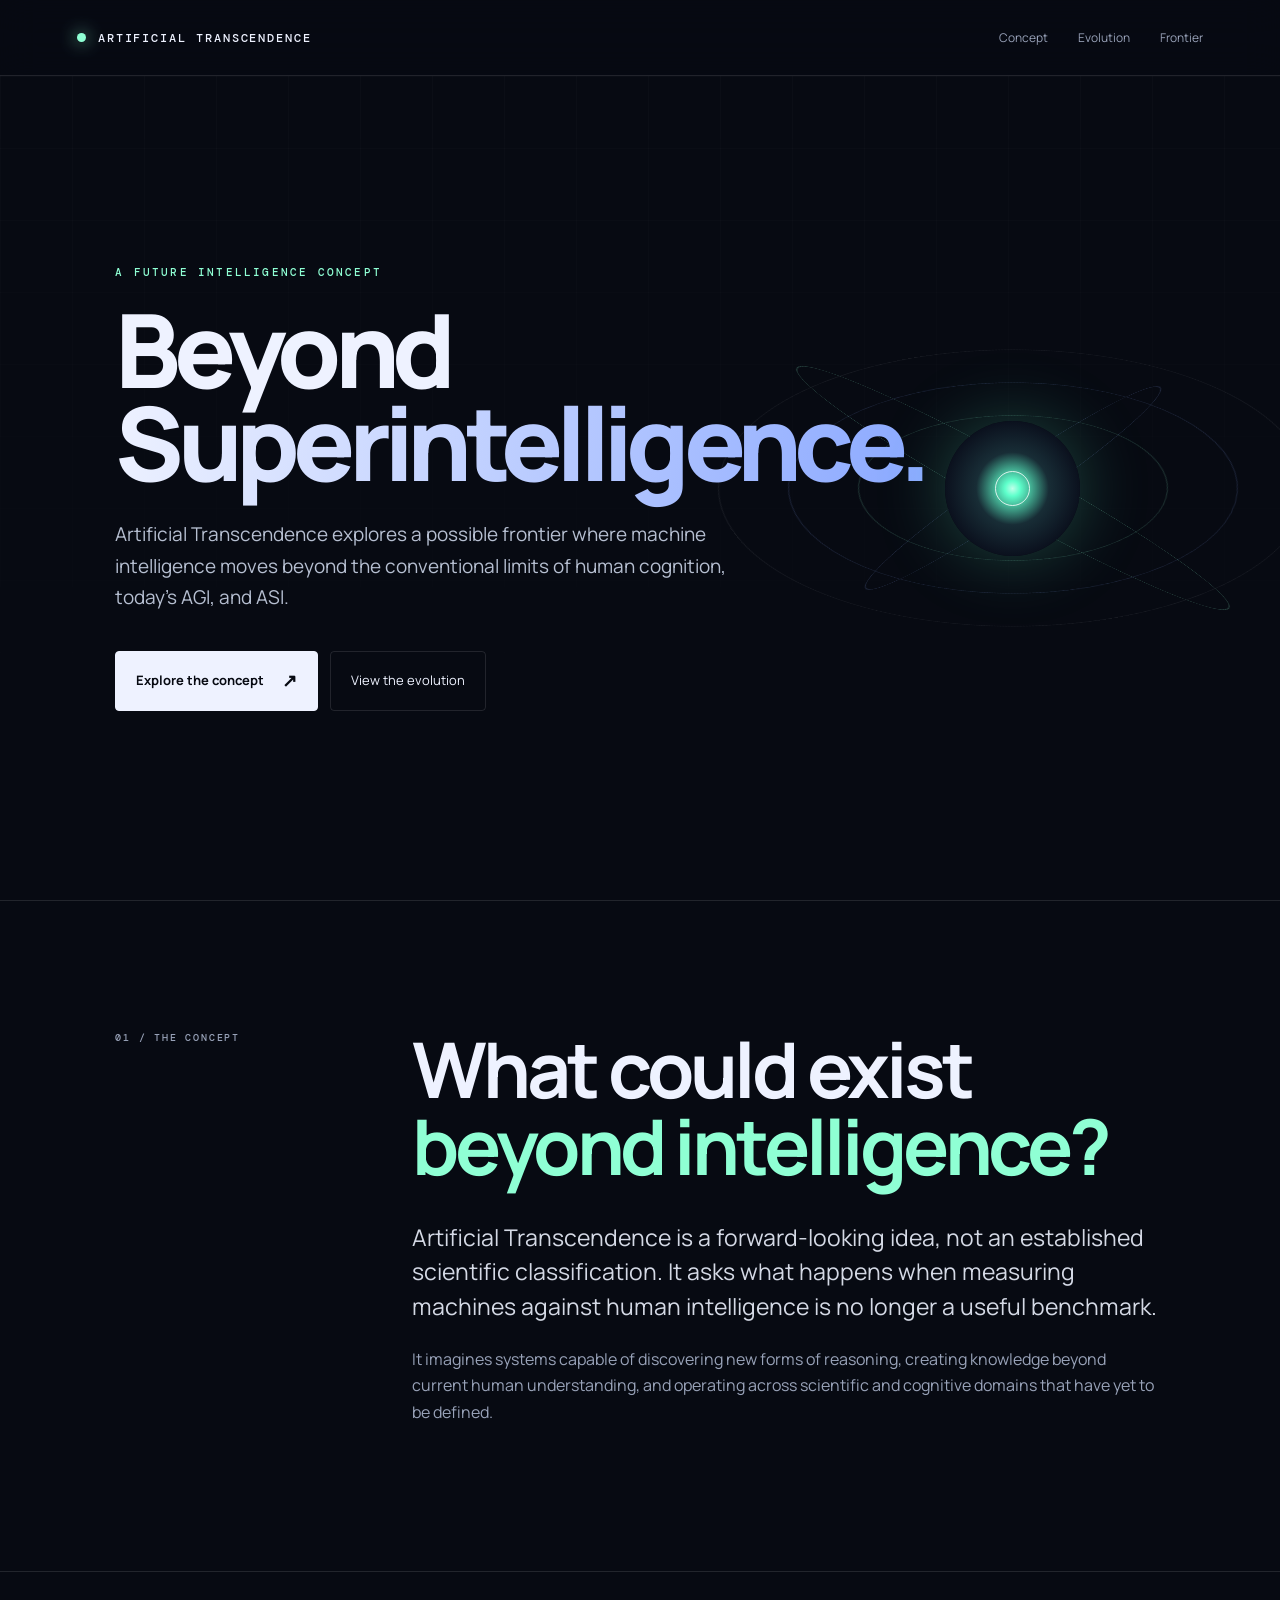
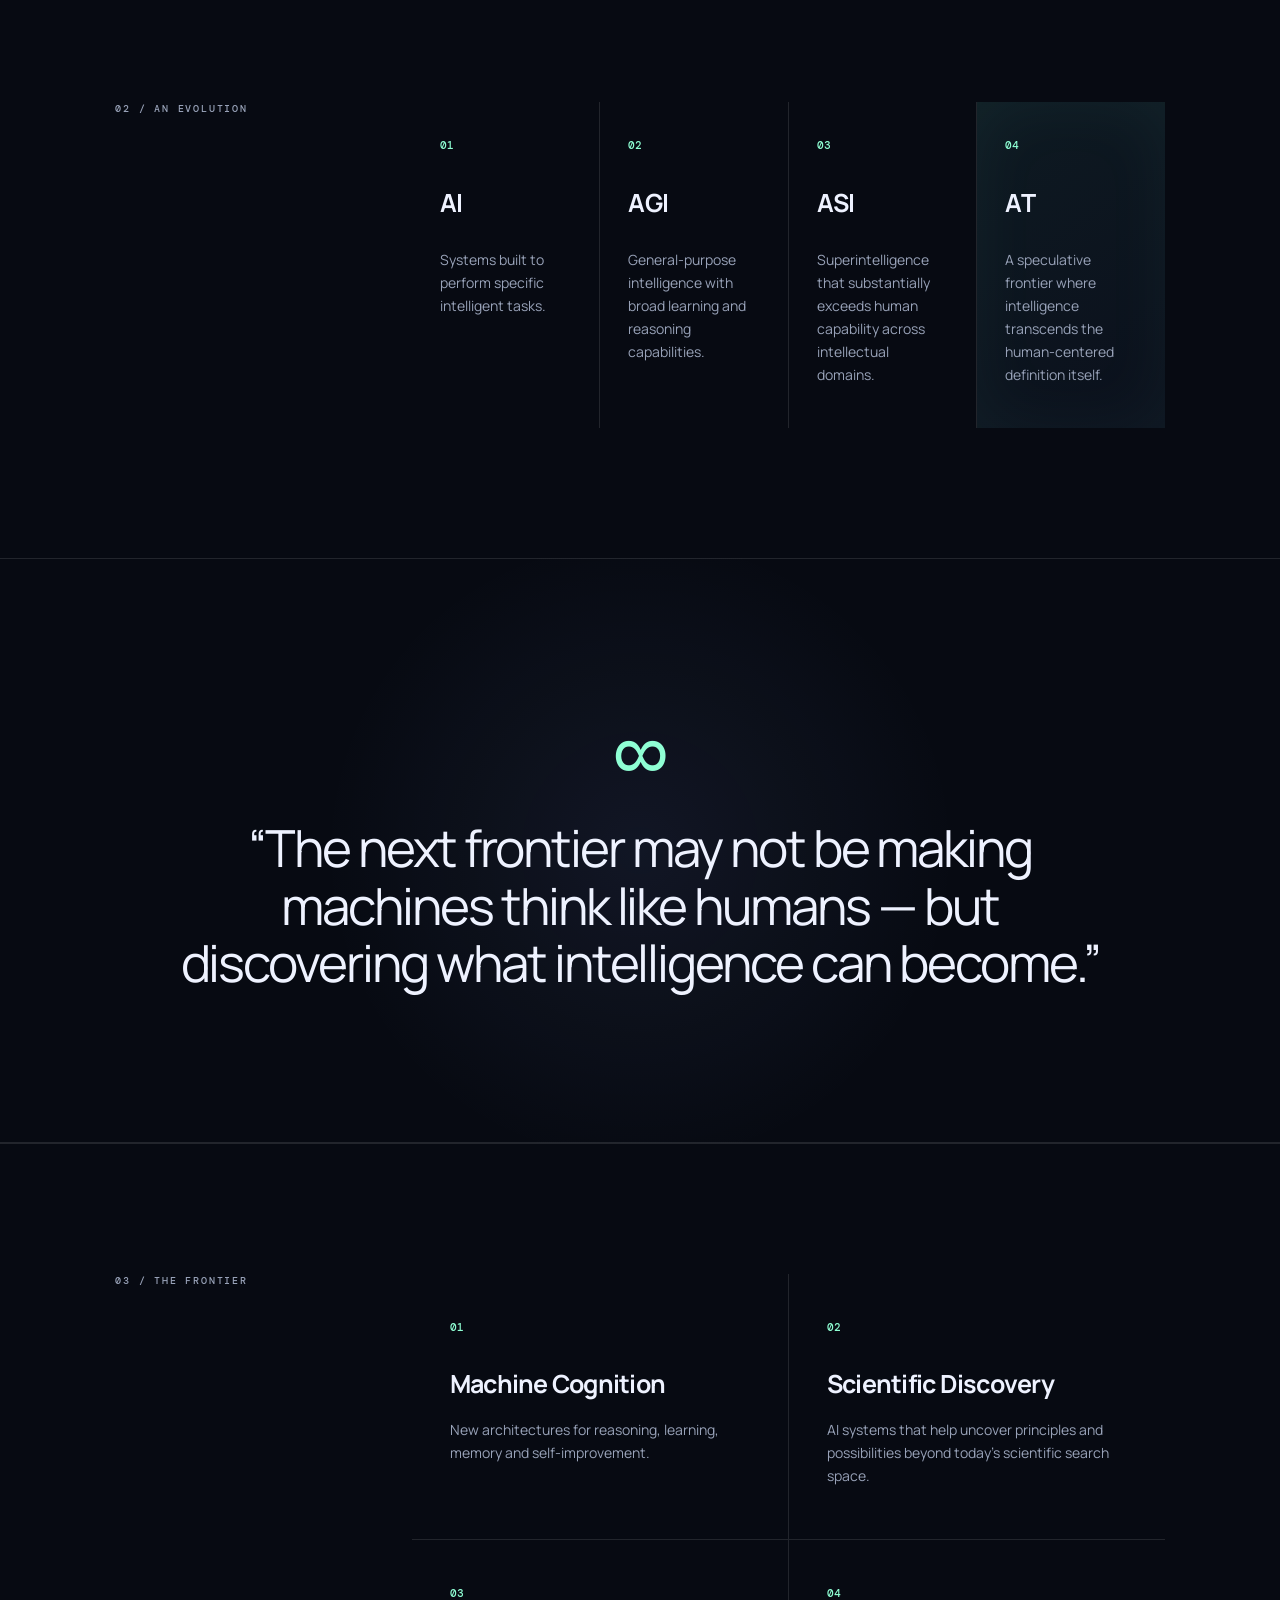
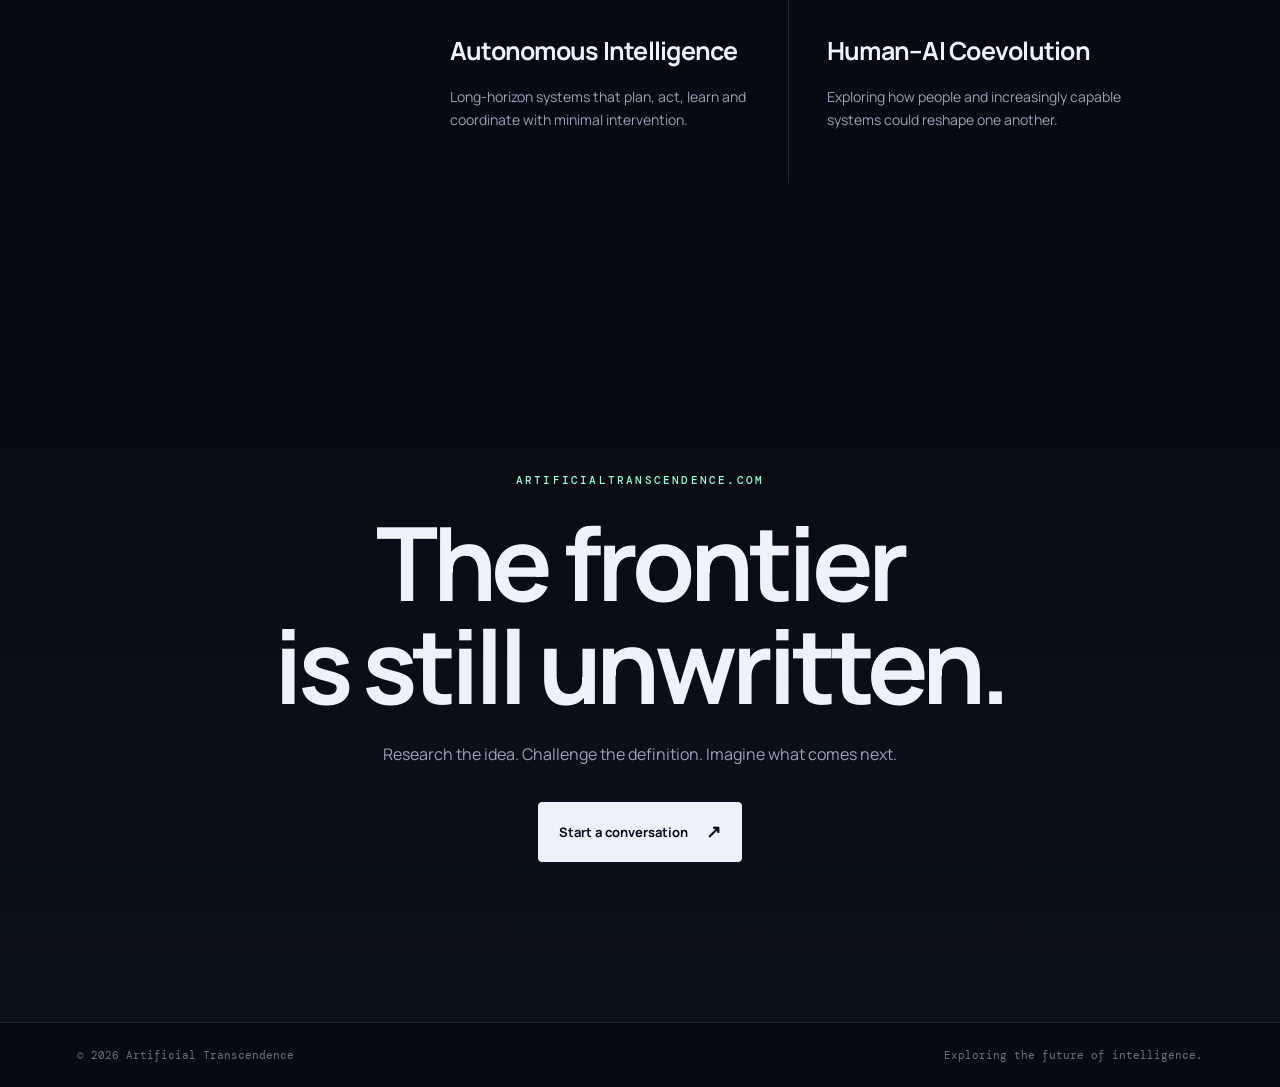
==== index.html @ c881289a "Initial Artificial Transcendence website" ====
<!doctype html>
<html lang="en">
<head>
  <meta charset="utf-8">
  <meta name="viewport" content="width=device-width,initial-scale=1">
  <title>Artificial Transcendence — Beyond the Boundaries of Intelligence</title>
  <meta name="description" content="Artificial Transcendence explores the possible frontier of intelligence beyond today's AGI and ASI concepts.">
  <meta name="keywords" content="Artificial Transcendence, AGI, ASI, superintelligence, future AI, machine intelligence">
  <meta property="og:title" content="Artificial Transcendence">
  <meta property="og:description" content="Exploring intelligence beyond today's definitions of AGI and ASI.">
  <meta property="og:type" content="website">
  <meta name="theme-color" content="#070a12">
  <link rel="icon" href="favicon.svg" type="image/svg+xml">
  <link rel="stylesheet" href="styles.css">
</head>
<body>
<header class="nav">
  <a class="brand" href="#top"><span class="orb"></span>ARTIFICIAL TRANSCENDENCE</a>
  <nav>
    <a href="#concept">Concept</a>
    <a href="#evolution">Evolution</a>
    <a href="#frontier">Frontier</a>
  </nav>
</header>

<main id="top">
<section class="hero">
  <div class="grid"></div>
  <div class="hero-copy">
    <p class="eyebrow">A FUTURE INTELLIGENCE CONCEPT</p>
    <h1>Beyond<br><span>Superintelligence.</span></h1>
    <p class="lead">Artificial Transcendence explores a possible frontier where machine intelligence moves beyond the conventional limits of human cognition, today's AGI, and ASI.</p>
    <div class="actions">
      <a class="button primary" href="#concept">Explore the concept <span>↗</span></a>
      <a class="button ghost" href="#evolution">View the evolution</a>
    </div>
  </div>
  <div class="hero-visual" aria-hidden="true">
    <div class="ring r1"></div><div class="ring r2"></div><div class="ring r3"></div>
    <div class="core"><span></span></div>
    <div class="orbit o1"></div><div class="orbit o2"></div>
  </div>
</section>

<section class="section intro" id="concept">
  <div class="section-label">01 / THE CONCEPT</div>
  <div>
    <h2>What could exist<br><em>beyond intelligence?</em></h2>
    <p class="large">Artificial Transcendence is a forward-looking idea, not an established scientific classification. It asks what happens when measuring machines against human intelligence is no longer a useful benchmark.</p>
    <p>It imagines systems capable of discovering new forms of reasoning, creating knowledge beyond current human understanding, and operating across scientific and cognitive domains that have yet to be defined.</p>
  </div>
</section>

<section class="section evolution" id="evolution">
  <div class="section-label">02 / AN EVOLUTION</div>
  <div class="timeline">
    <article><span>01</span><h3>AI</h3><p>Systems built to perform specific intelligent tasks.</p></article>
    <article><span>02</span><h3>AGI</h3><p>General-purpose intelligence with broad learning and reasoning capabilities.</p></article>
    <article><span>03</span><h3>ASI</h3><p>Superintelligence that substantially exceeds human capability across intellectual domains.</p></article>
    <article class="future"><span>04</span><h3>AT</h3><p>A speculative frontier where intelligence transcends the human-centered definition itself.</p></article>
  </div>
</section>

<section class="statement">
  <div class="statement-mark">∞</div>
  <p>“The next frontier may not be making machines think like humans — but discovering what intelligence can become.”</p>
</section>

<section class="section frontier" id="frontier">
  <div class="section-label">03 / THE FRONTIER</div>
  <div class="cards">
    <article><b>01</b><h3>Machine Cognition</h3><p>New architectures for reasoning, learning, memory and self-improvement.</p></article>
    <article><b>02</b><h3>Scientific Discovery</h3><p>AI systems that help uncover principles and possibilities beyond today's scientific search space.</p></article>
    <article><b>03</b><h3>Autonomous Intelligence</h3><p>Long-horizon systems that plan, act, learn and coordinate with minimal intervention.</p></article>
    <article><b>04</b><h3>Human–AI Coevolution</h3><p>Exploring how people and increasingly capable systems could reshape one another.</p></article>
  </div>
</section>

<section class="cta">
  <p class="eyebrow">ARTIFICIALTRANSCENDENCE.COM</p>
  <h2>The frontier<br>is still unwritten.</h2>
  <p>Research the idea. Challenge the definition. Imagine what comes next.</p>
  <a class="button primary" href="mailto:hello@artificialtranscendence.com">Start a conversation <span>↗</span></a>
</section>
</main>

<footer><span>© 2026 Artificial Transcendence</span><span>Exploring the future of intelligence.</span></footer>
<script>
const io=new IntersectionObserver(es=>es.forEach(e=>{if(e.isIntersecting)e.target.classList.add('show')}),{threshold:.12});
document.querySelectorAll('section,.timeline article,.cards article').forEach(e=>{e.classList.add('reveal');io.observe(e)});
</script>
</body>
</html>
---- styles.css ----
@import url('https://fonts.googleapis.com/css2?family=DM+Mono:wght@400;500&family=Manrope:wght@400;500;600;700;800&display=swap');
:root{--bg:#070a12;--panel:#0d1220;--text:#eef2ff;--muted:#98a2b8;--line:rgba(255,255,255,.11);--accent:#8fffd4;--accent2:#8aa8ff}
*{box-sizing:border-box}html{scroll-behavior:smooth}body{margin:0;background:var(--bg);color:var(--text);font-family:Manrope,Arial,sans-serif;line-height:1.65}a{color:inherit;text-decoration:none}
.nav{height:76px;display:flex;align-items:center;justify-content:space-between;padding:0 6vw;border-bottom:1px solid var(--line);position:sticky;top:0;background:rgba(7,10,18,.78);backdrop-filter:blur(18px);z-index:10}.brand{font:500 12px "DM Mono",monospace;letter-spacing:.16em;display:flex;gap:12px;align-items:center}.orb{width:9px;height:9px;border-radius:50%;background:var(--accent);box-shadow:0 0 18px var(--accent)}nav{display:flex;gap:30px;font-size:12px;color:var(--muted)}nav a:hover{color:var(--text)}
.hero{min-height:calc(100vh - 76px);display:grid;grid-template-columns:1.05fr .95fr;align-items:center;padding:8vh 9vw;position:relative;overflow:hidden}.grid{position:absolute;inset:0;background-image:linear-gradient(var(--line) 1px,transparent 1px),linear-gradient(90deg,var(--line) 1px,transparent 1px);background-size:72px 72px;mask-image:linear-gradient(to bottom,rgba(0,0,0,.65),transparent 82%);opacity:.25}.hero-copy{position:relative;z-index:2;max-width:760px}.eyebrow{font:500 11px "DM Mono",monospace;letter-spacing:.2em;color:var(--accent);margin:0 0 24px}h1{font-size:clamp(62px,8vw,122px);line-height:.91;letter-spacing:-.065em;margin:0 0 30px;font-weight:800}h1 span{background:linear-gradient(100deg,var(--text),var(--accent2));-webkit-background-clip:text;background-clip:text;color:transparent}.lead{font-size:19px;color:#b6bfd1;max-width:650px}.actions{display:flex;gap:12px;margin-top:38px}.button{display:inline-flex;align-items:center;gap:18px;padding:14px 20px;border:1px solid var(--line);font-size:13px;border-radius:4px}.button.primary{background:var(--text);color:#070a12;border-color:var(--text);font-weight:700}.button.ghost:hover{border-color:var(--accent);color:var(--accent)}.button span{font-size:18px}
.hero-visual{height:600px;position:relative;display:grid;place-items:center}.ring,.orbit{position:absolute;border:1px solid rgba(143,255,212,.18);border-radius:50%;transform:rotateX(62deg) rotateZ(-20deg)}.r1{width:310px;height:310px}.r2{width:450px;height:450px;border-color:rgba(138,168,255,.16)}.r3{width:590px;height:590px;border-color:rgba(255,255,255,.07)}.core{width:135px;height:135px;border-radius:50%;background:radial-gradient(circle,#bfffea 0,#5effcb 8%,#182d36 38%,#0b111e 70%);box-shadow:0 0 70px rgba(95,255,203,.25);display:grid;place-items:center;z-index:2}.core span{width:35px;height:35px;border:1px solid white;border-radius:50%;opacity:.8}.orbit{width:500px;height:160px;border-color:rgba(143,255,212,.25)}.o1{transform:rotateX(70deg) rotateY(25deg) rotateZ(18deg)}.o2{width:390px;height:120px;transform:rotateX(70deg) rotateY(-25deg) rotateZ(-35deg);border-color:rgba(138,168,255,.2)}
.section{padding:130px 9vw;display:grid;grid-template-columns:220px 1fr;gap:6vw;border-top:1px solid var(--line)}.section-label{font:500 10px "DM Mono",monospace;letter-spacing:.18em;color:var(--muted)}h2{font-size:clamp(42px,6vw,82px);line-height:1;letter-spacing:-.05em;margin:0 0 35px}h2 em{font-style:normal;color:var(--accent)}.large{font-size:23px;line-height:1.5;max-width:900px;color:#d4d9e5}.section p:not(.large){color:var(--muted);max-width:780px}
.timeline{display:grid;grid-template-columns:repeat(4,1fr);gap:1px;background:var(--line)}.timeline article{background:var(--bg);padding:28px;min-height:280px}.timeline span,.cards b{font:500 11px "DM Mono",monospace;color:var(--accent)}h3{font-size:25px;letter-spacing:-.03em}.timeline p,.cards p{color:var(--muted);font-size:14px}.timeline .future{background:linear-gradient(145deg,#0e1a22,#0b101c);box-shadow:inset 0 0 70px rgba(143,255,212,.05)}
.statement{padding:150px 12vw;border-top:1px solid var(--line);border-bottom:1px solid var(--line);text-align:center;background:radial-gradient(circle at center,rgba(138,168,255,.08),transparent 45%)}.statement-mark{font-size:80px;color:var(--accent);line-height:1;margin-bottom:30px}.statement p{font-size:clamp(28px,4vw,55px);line-height:1.12;letter-spacing:-.04em;max-width:1100px;margin:auto}
.cards{display:grid;grid-template-columns:1fr 1fr;gap:1px;background:var(--line)}.cards article{background:var(--bg);padding:38px;min-height:230px}.cards h3{margin-bottom:8px}.cta{text-align:center;padding:160px 8vw;background:linear-gradient(180deg,var(--bg),#0b111d)}.cta h2{font-size:clamp(55px,8vw,110px);margin-bottom:25px}.cta>p:not(.eyebrow){color:var(--muted);margin:0 auto 35px}.cta .button{margin:auto}
footer{border-top:1px solid var(--line);padding:25px 6vw;display:flex;justify-content:space-between;color:#697386;font:11px "DM Mono",monospace}
.reveal{opacity:0;transform:translateY(22px);transition:opacity .8s ease,transform .8s ease}.reveal.show{opacity:1;transform:none}
@media(max-width:850px){nav{display:none}.hero{grid-template-columns:1fr;padding:90px 7vw}.hero-visual{height:350px;order:-1;opacity:.55}.r1{width:210px;height:210px}.r2{width:300px;height:300px}.r3{width:390px;height:390px}.section{grid-template-columns:1fr;padding:90px 7vw;gap:35px}.timeline{grid-template-columns:1fr 1fr}.cards{grid-template-columns:1fr}.statement{padding:100px 7vw}.actions{flex-wrap:wrap}footer{gap:12px;flex-direction:column}}
@media(max-width:500px){h1{font-size:58px}.timeline{grid-template-columns:1fr}.hero-visual{height:280px}}
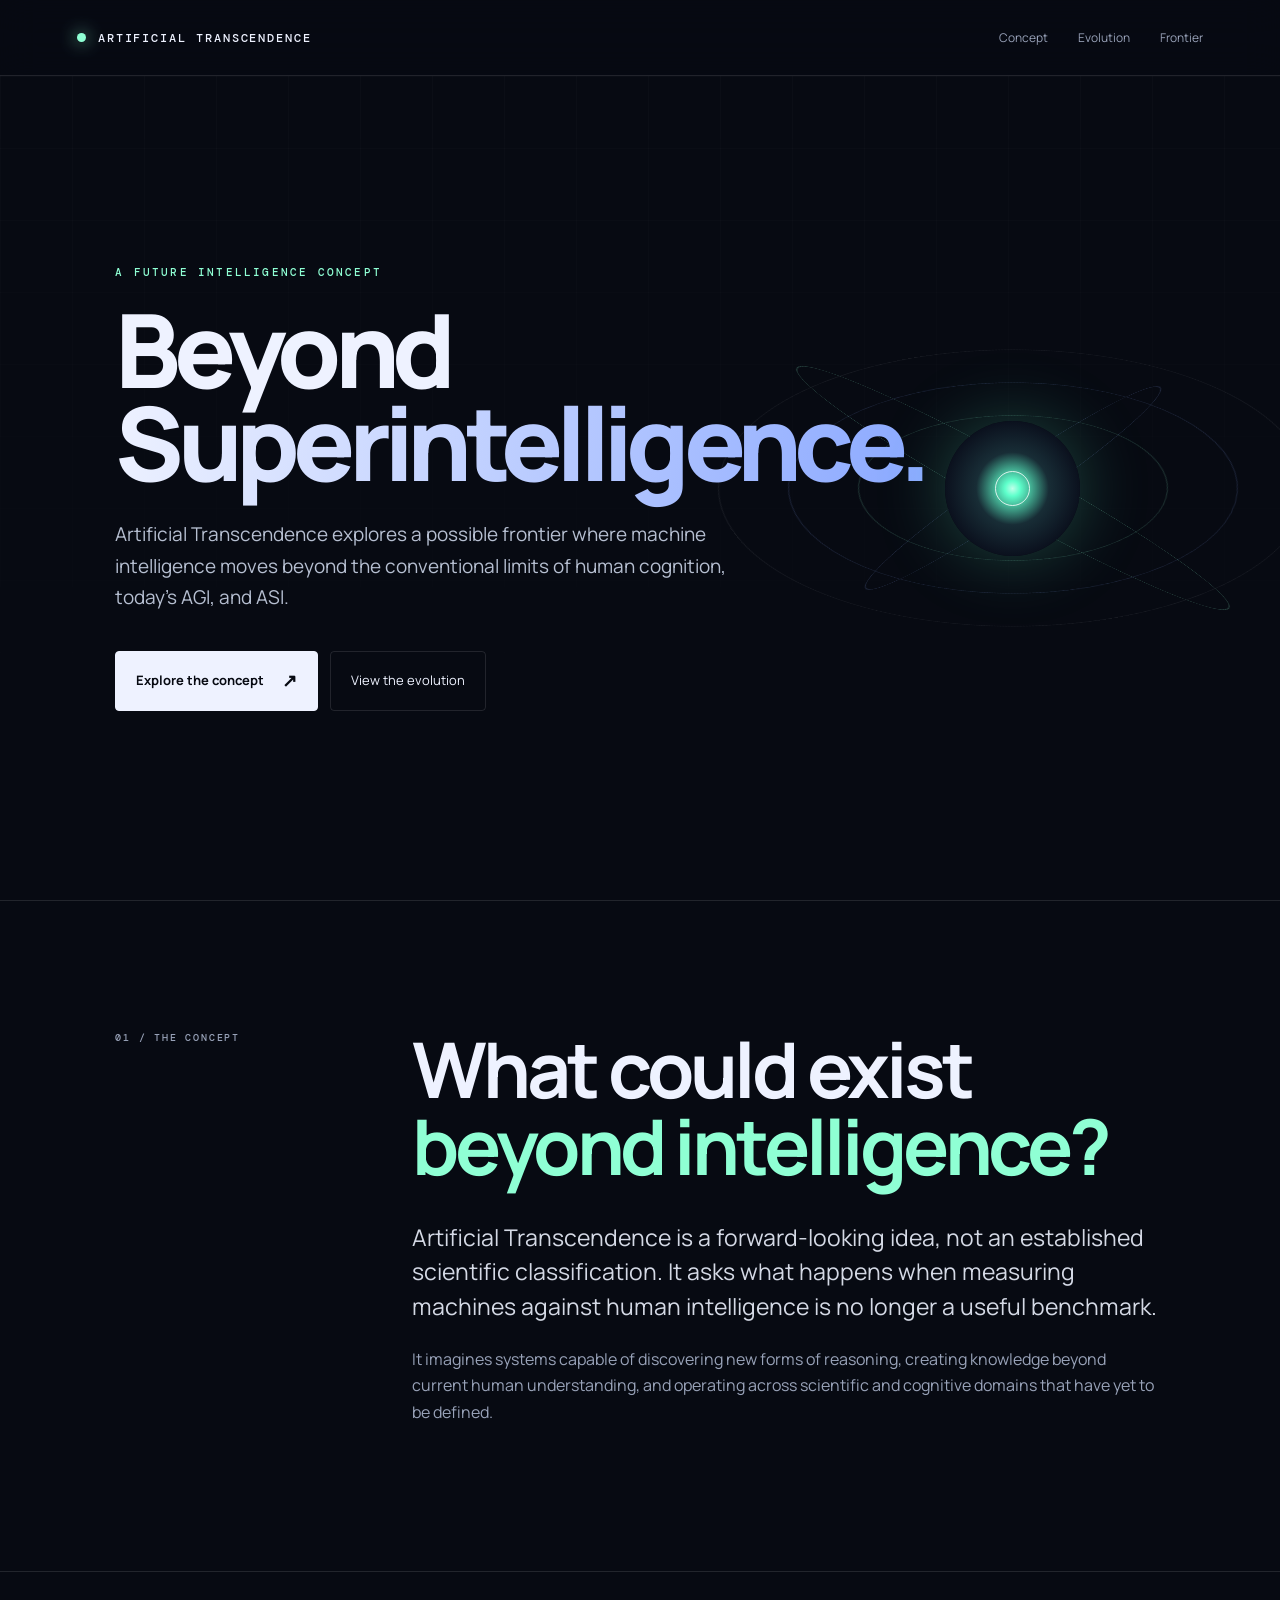
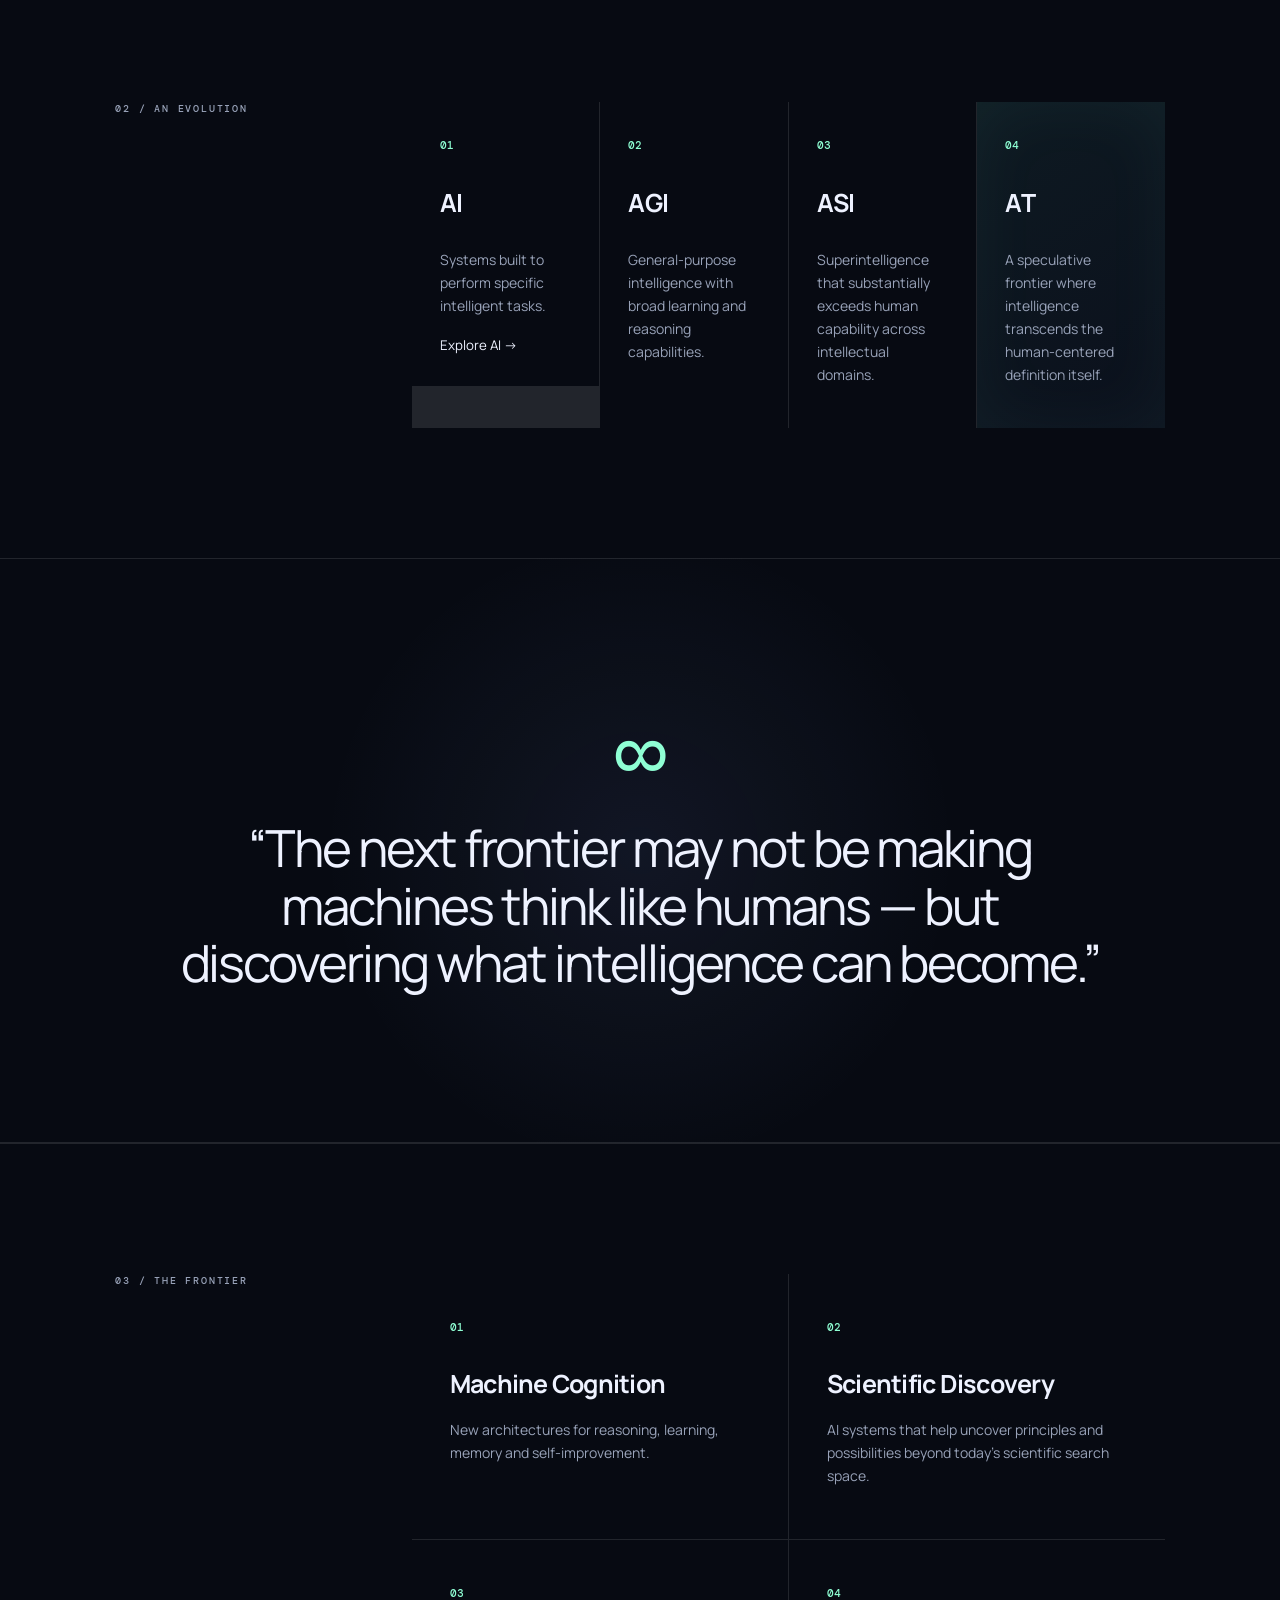
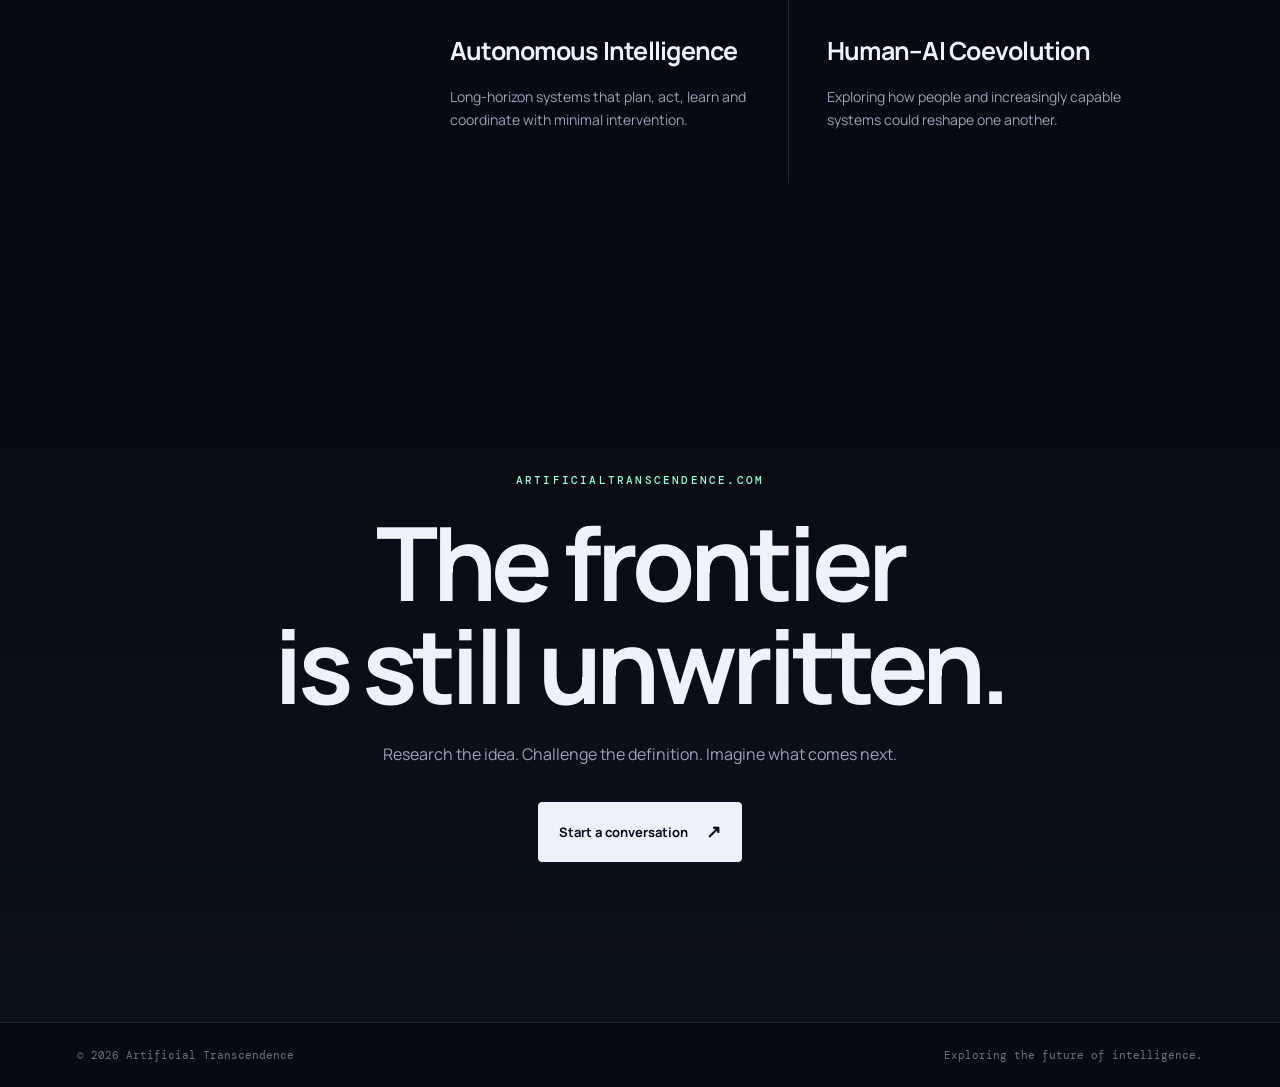
==== commit 9cad5b66: "Update index.html" ====
--- a/index.html
+++ b/index.html
@@ -6,6 +6,7 @@
   <title>Artificial Transcendence — Beyond the Boundaries of Intelligence</title>
   <meta name="description" content="Artificial Transcendence explores the possible frontier of intelligence beyond today's AGI and ASI concepts.">
   <meta name="keywords" content="Artificial Transcendence, AGI, ASI, superintelligence, future AI, machine intelligence">
+  <link rel="canonical" href="https://artificialtranscendence.com/">
   <meta property="og:title" content="Artificial Transcendence">
   <meta property="og:description" content="Exploring intelligence beyond today's definitions of AGI and ASI.">
   <meta property="og:type" content="website">
@@ -54,7 +55,16 @@
 <section class="section evolution" id="evolution">
   <div class="section-label">02 / AN EVOLUTION</div>
   <div class="timeline">
-    <article><span>01</span><h3>AI</h3><p>Systems built to perform specific intelligent tasks.</p></article>
+   <a href="/ai/" class="evolution-link">
+  <article>
+    <span>01</span>
+    <h3>AI</h3>
+    <p>
+      Systems built to perform specific intelligent tasks.
+    </p>
+    <small>Explore AI →</small>
+  </article>
+</a>
     <article><span>02</span><h3>AGI</h3><p>General-purpose intelligence with broad learning and reasoning capabilities.</p></article>
     <article><span>03</span><h3>ASI</h3><p>Superintelligence that substantially exceeds human capability across intellectual domains.</p></article>
     <article class="future"><span>04</span><h3>AT</h3><p>A speculative frontier where intelligence transcends the human-centered definition itself.</p></article>
--- a/styles.css
+++ b/styles.css
@@ -12,3 +12,90 @@
 .reveal{opacity:0;transform:translateY(22px);transition:opacity .8s ease,transform .8s ease}.reveal.show{opacity:1;transform:none}
 @media(max-width:850px){nav{display:none}.hero{grid-template-columns:1fr;padding:90px 7vw}.hero-visual{height:350px;order:-1;opacity:.55}.r1{width:210px;height:210px}.r2{width:300px;height:300px}.r3{width:390px;height:390px}.section{grid-template-columns:1fr;padding:90px 7vw;gap:35px}.timeline{grid-template-columns:1fr 1fr}.cards{grid-template-columns:1fr}.statement{padding:100px 7vw}.actions{flex-wrap:wrap}footer{gap:12px;flex-direction:column}}
 @media(max-width:500px){h1{font-size:58px}.timeline{grid-template-columns:1fr}.hero-visual{height:280px}}
+
+/* =========================================================
+   INNER CONTENT PAGES
+   ========================================================= */
+
+.page-hero{
+  min-height:72vh;
+  display:flex;
+  flex-direction:column;
+  justify-content:center;
+  padding:120px 9vw 100px;
+  position:relative;
+  overflow:hidden;
+  background:
+    radial-gradient(
+      circle at 75% 35%,
+      rgba(143,255,212,.08),
+      transparent 35%
+    );
+}
+
+.page-hero h1{
+  max-width:1000px;
+  margin-bottom:35px;
+}
+
+.page-hero .lead{
+  max-width:760px;
+}
+
+.info-grid{
+  display:grid;
+  grid-template-columns:repeat(2,1fr);
+  gap:1px;
+  background:var(--line);
+  margin-top:45px;
+}
+
+.info-card{
+  background:var(--bg);
+  padding:34px;
+  min-height:220px;
+  transition:
+    transform .3s ease,
+    background .3s ease;
+}
+
+.info-card:hover{
+  background:var(--panel);
+  transform:translateY(-4px);
+}
+
+.info-card span{
+  font:500 11px "DM Mono",monospace;
+  color:var(--accent);
+}
+
+.info-card h3{
+  margin:18px 0 10px;
+}
+
+.info-card p{
+  color:var(--muted);
+  font-size:14px;
+  max-width:600px;
+}
+
+.page-hero + .section{
+  border-top:1px solid var(--line);
+}
+
+@media(max-width:700px){
+
+  .page-hero{
+    min-height:65vh;
+    padding:100px 7vw 80px;
+  }
+
+  .info-grid{
+    grid-template-columns:1fr;
+  }
+
+  .info-card{
+    min-height:auto;
+  }
+
+}
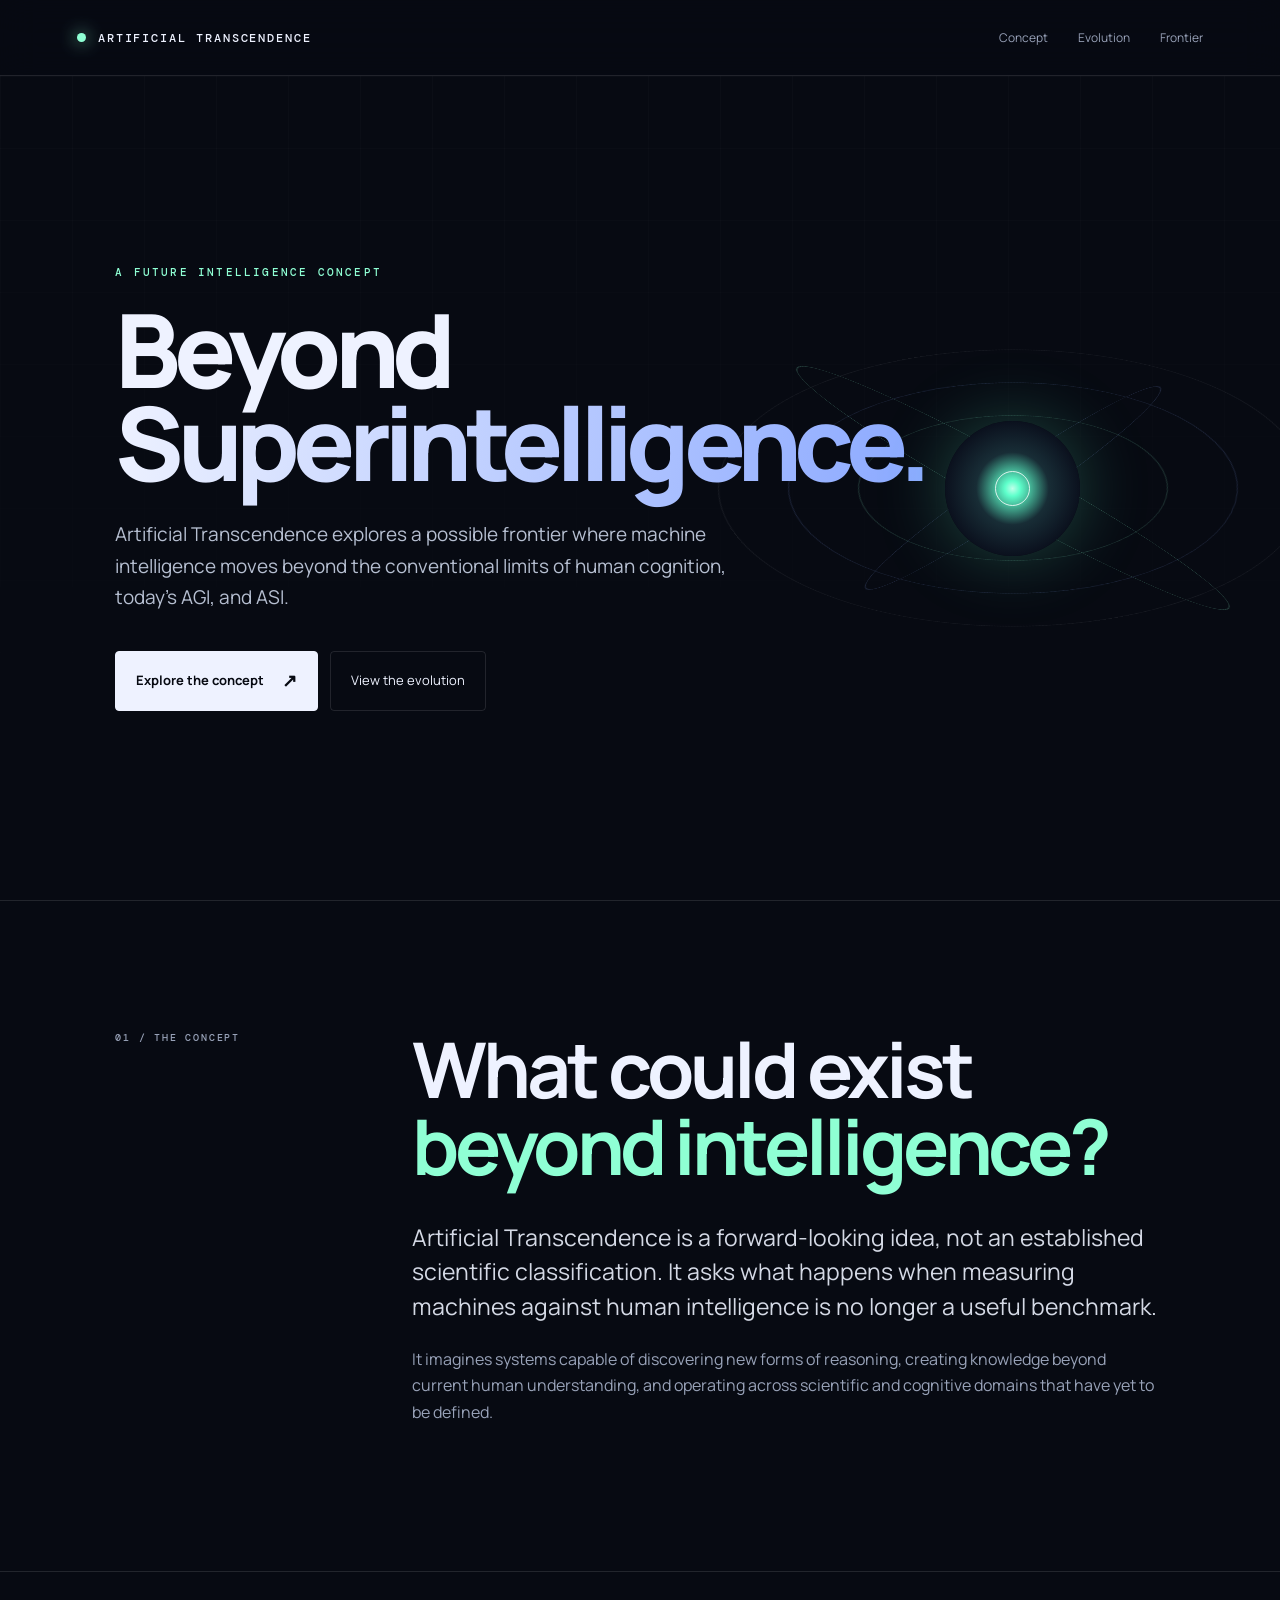
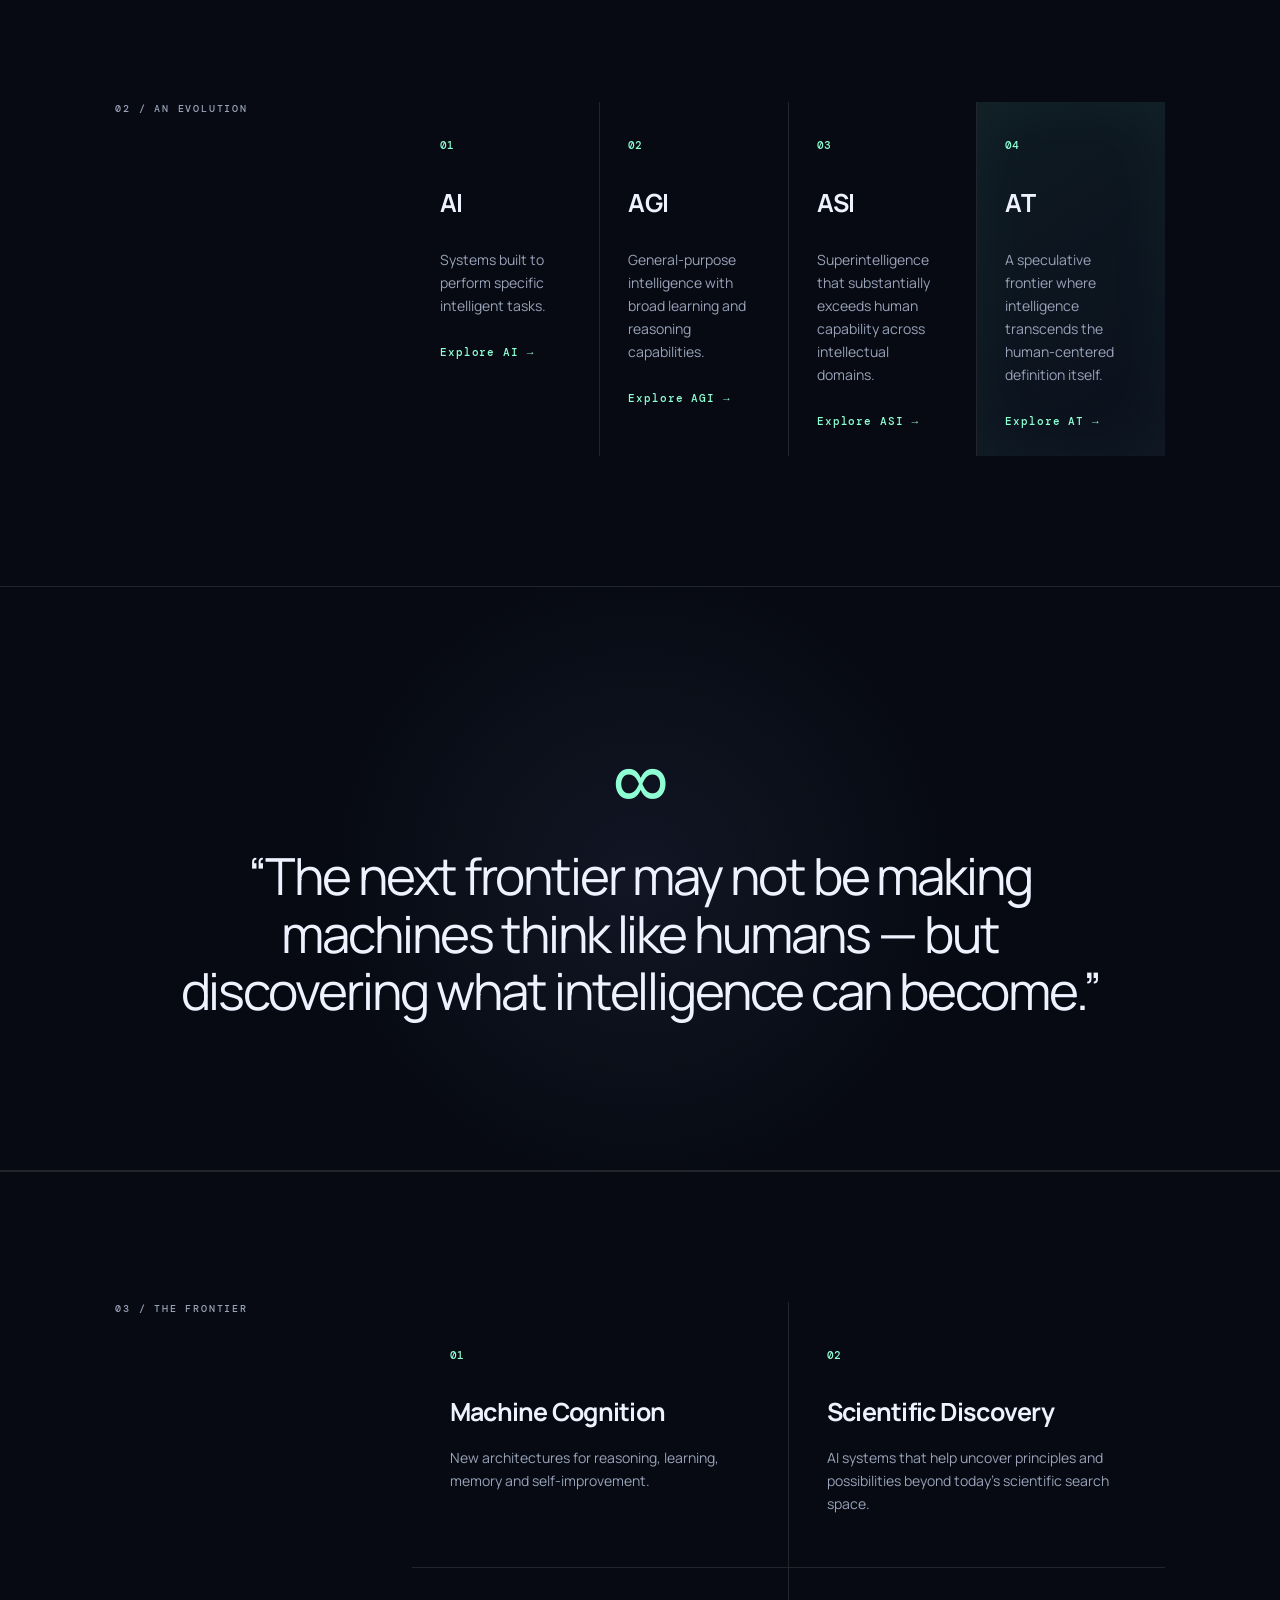
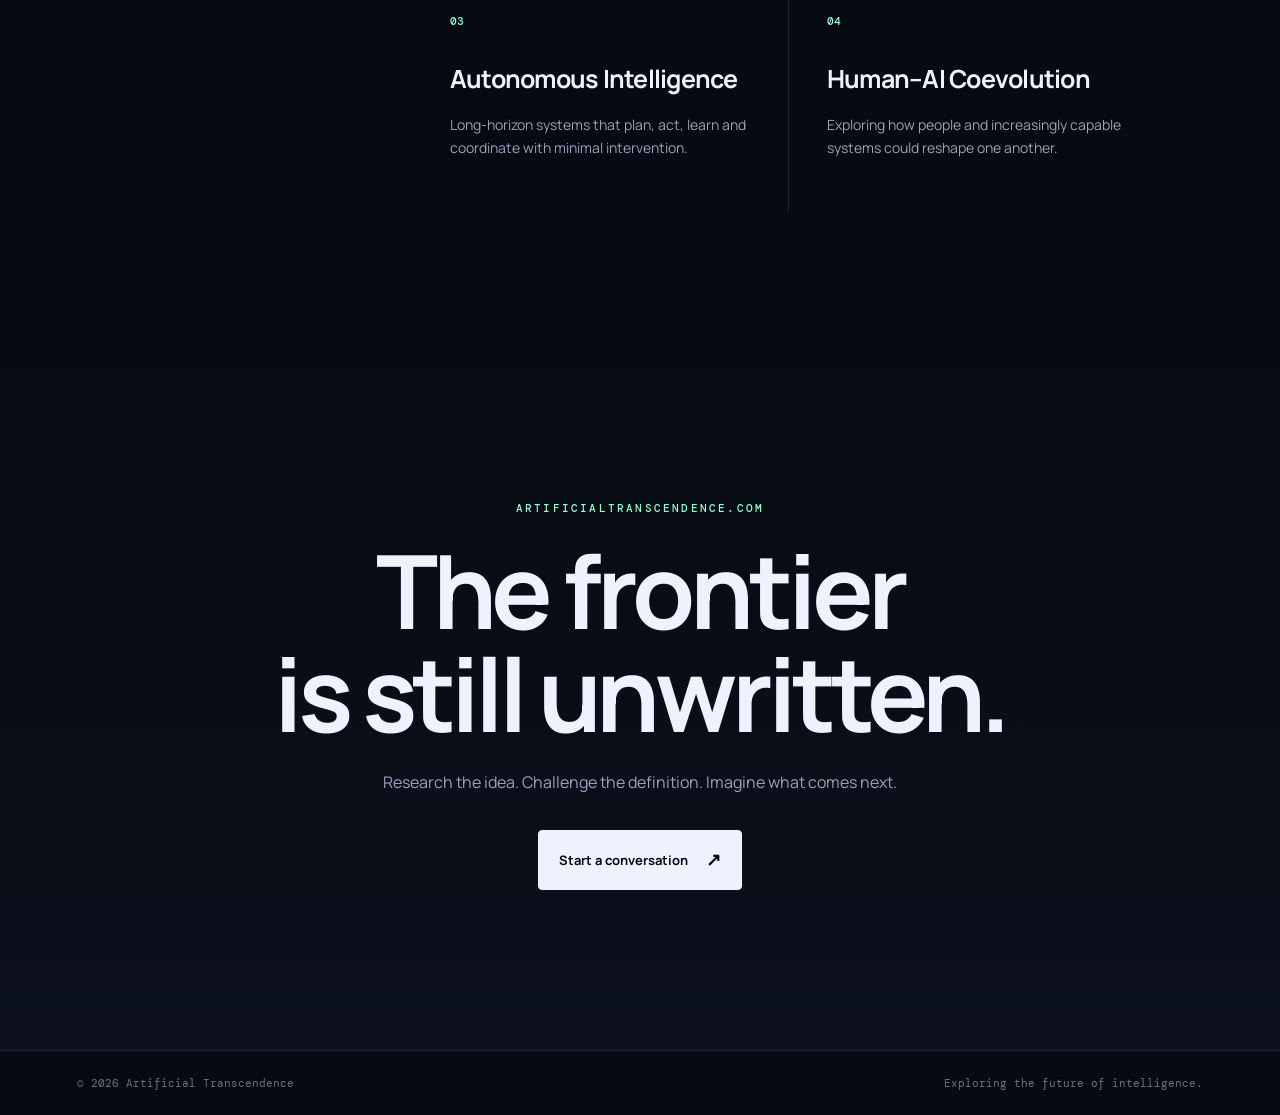
==== commit eff7e9c0: "Update index.html" ====
--- a/index.html
+++ b/index.html
@@ -54,21 +54,88 @@
 
 <section class="section evolution" id="evolution">
   <div class="section-label">02 / AN EVOLUTION</div>
-  <div class="timeline">
-   <a href="/ai/" class="evolution-link">
-  <article>
-    <span>01</span>
-    <h3>AI</h3>
-    <p>
-      Systems built to perform specific intelligent tasks.
-    </p>
-    <small>Explore AI →</small>
-  </article>
-</a>
-    <article><span>02</span><h3>AGI</h3><p>General-purpose intelligence with broad learning and reasoning capabilities.</p></article>
-    <article><span>03</span><h3>ASI</h3><p>Superintelligence that substantially exceeds human capability across intellectual domains.</p></article>
-    <article class="future"><span>04</span><h3>AT</h3><p>A speculative frontier where intelligence transcends the human-centered definition itself.</p></article>
-  </div>
+ <div class="timeline">
+
+  <a href="/ai/" class="evolution-link">
+
+    <article>
+
+      <span>01</span>
+
+      <h3>AI</h3>
+
+      <p>
+        Systems built to perform specific intelligent tasks.
+      </p>
+
+      <small>Explore AI →</small>
+
+    </article>
+
+  </a>
+
+
+  <a href="/agi/" class="evolution-link">
+
+    <article>
+
+      <span>02</span>
+
+      <h3>AGI</h3>
+
+      <p>
+        General-purpose intelligence with broad learning
+        and reasoning capabilities.
+      </p>
+
+      <small>Explore AGI →</small>
+
+    </article>
+
+  </a>
+
+
+  <a href="/asi/" class="evolution-link">
+
+    <article>
+
+      <span>03</span>
+
+      <h3>ASI</h3>
+
+      <p>
+        Superintelligence that substantially exceeds human
+        capability across intellectual domains.
+      </p>
+
+      <small>Explore ASI →</small>
+
+    </article>
+
+  </a>
+
+
+  <a href="/artificial-transcendence/"
+     class="evolution-link">
+
+    <article class="future">
+
+      <span>04</span>
+
+      <h3>AT</h3>
+
+      <p>
+        A speculative frontier where intelligence
+        transcends the human-centered definition itself.
+      </p>
+
+      <small>Explore AT →</small>
+
+    </article>
+
+  </a>
+
+</div>
 </section>
 
 <section class="statement">
--- a/styles.css
+++ b/styles.css
@@ -99,3 +99,27 @@
   }
 
 }
+.evolution-link{
+  display:block;
+  color:inherit;
+}
+
+.evolution-link article{
+  height:100%;
+  transition:
+    transform .3s ease,
+    background .3s ease;
+}
+
+.evolution-link:hover article{
+  background:var(--panel);
+  transform:translateY(-4px);
+}
+
+.evolution-link small{
+  display:block;
+  margin-top:28px;
+  font:500 11px "DM Mono",monospace;
+  color:var(--accent);
+  letter-spacing:.08em;
+}
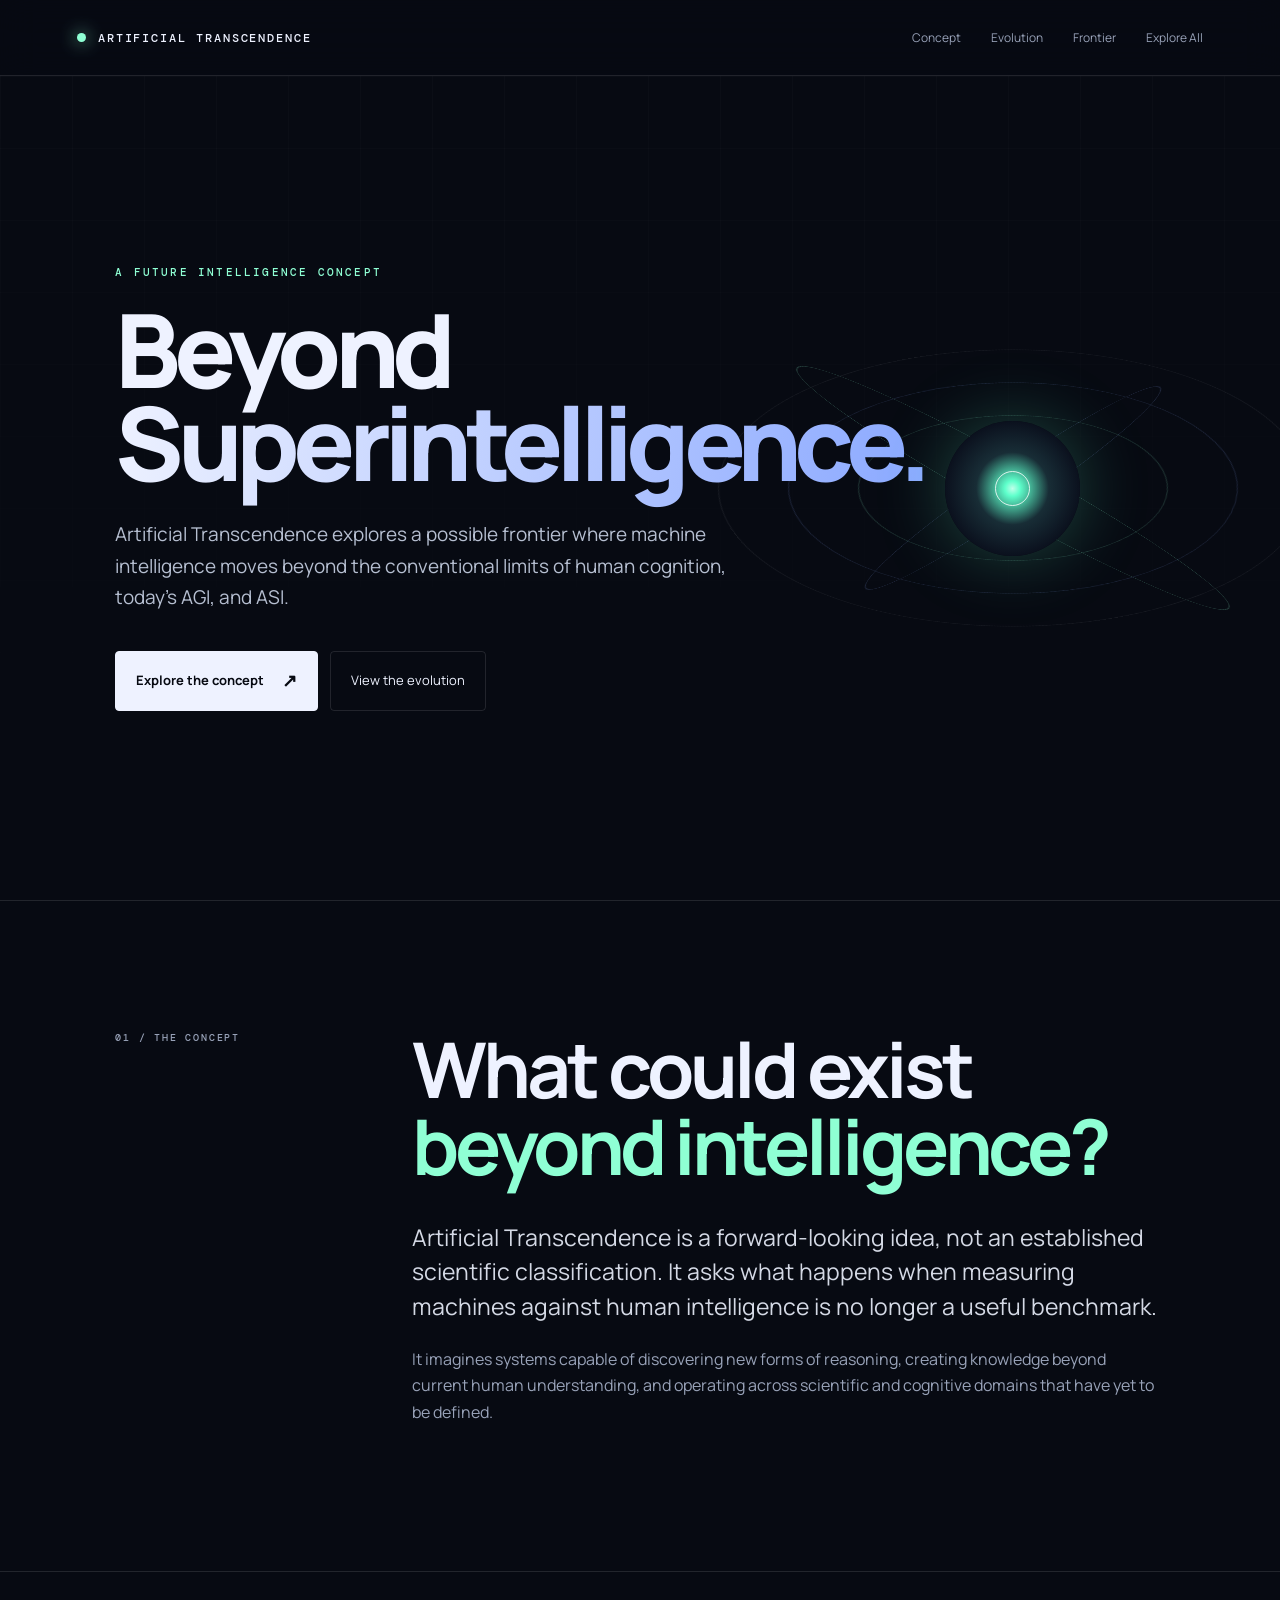
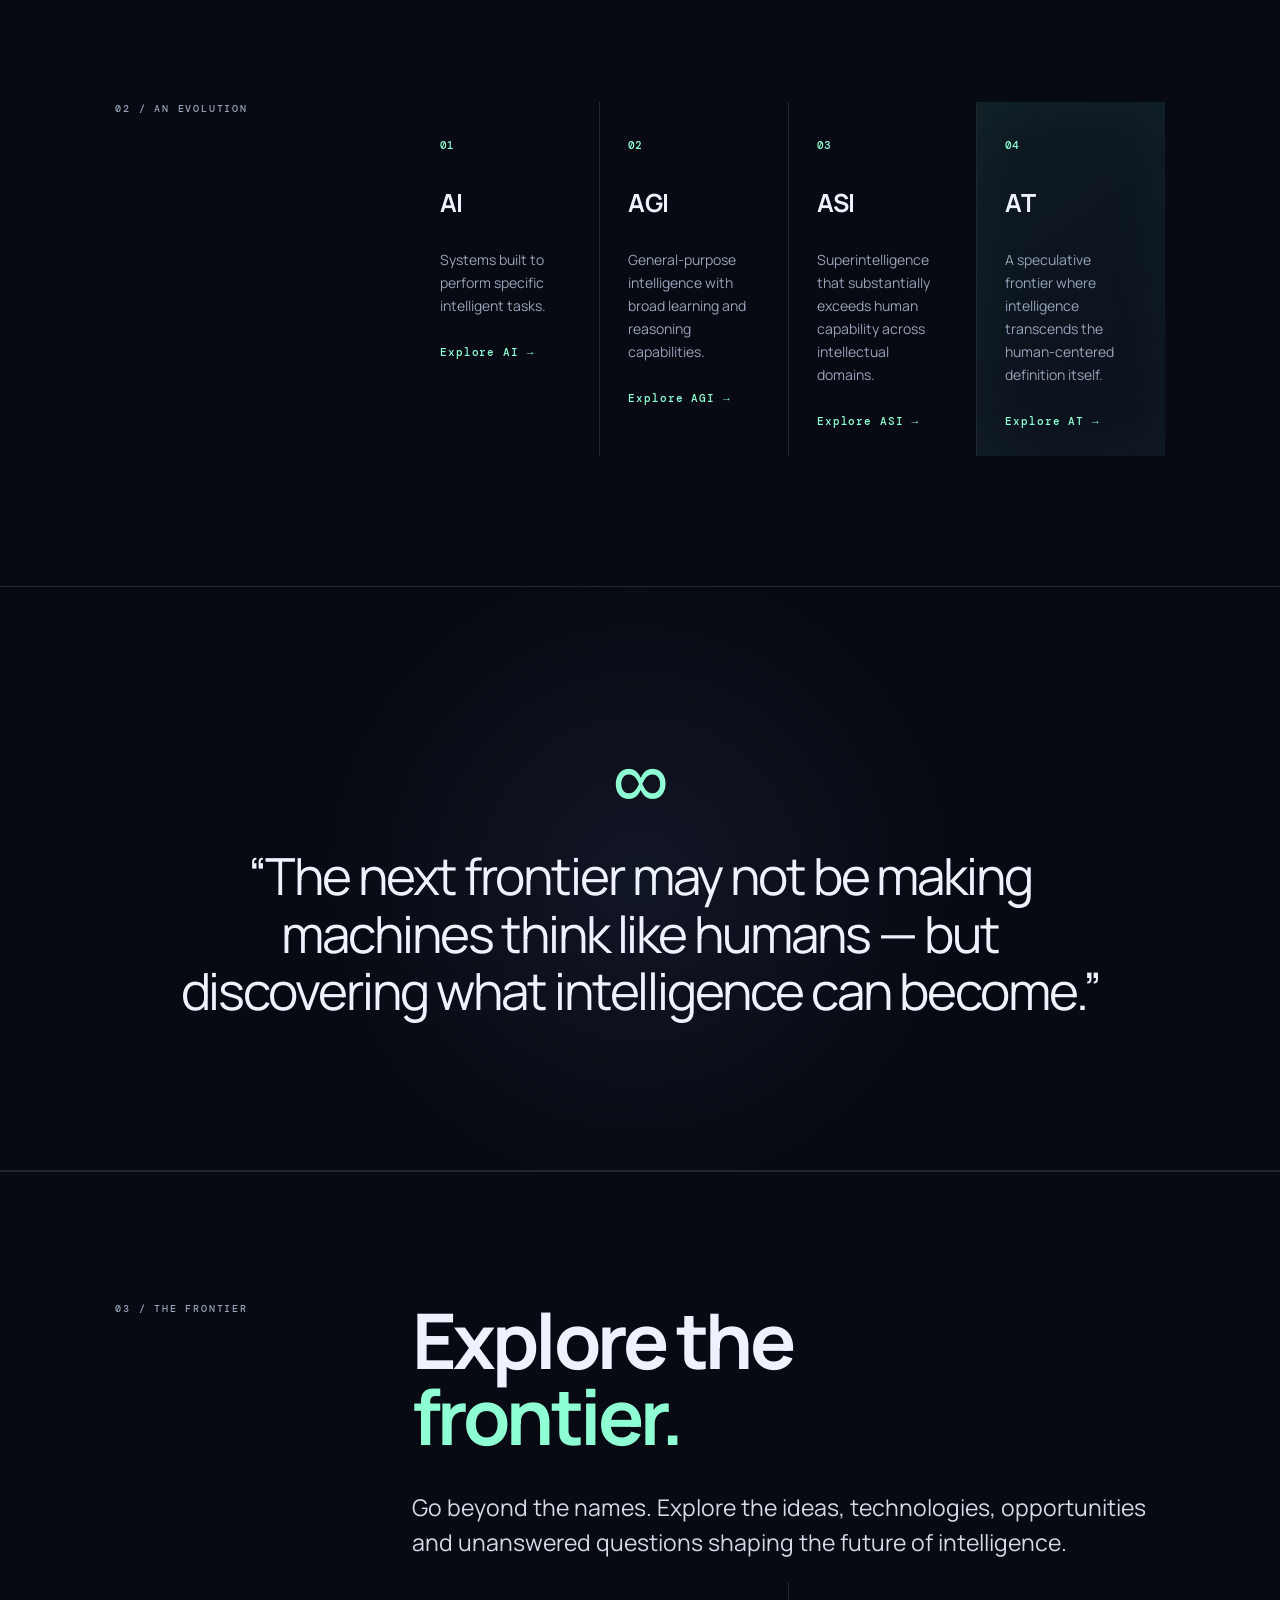
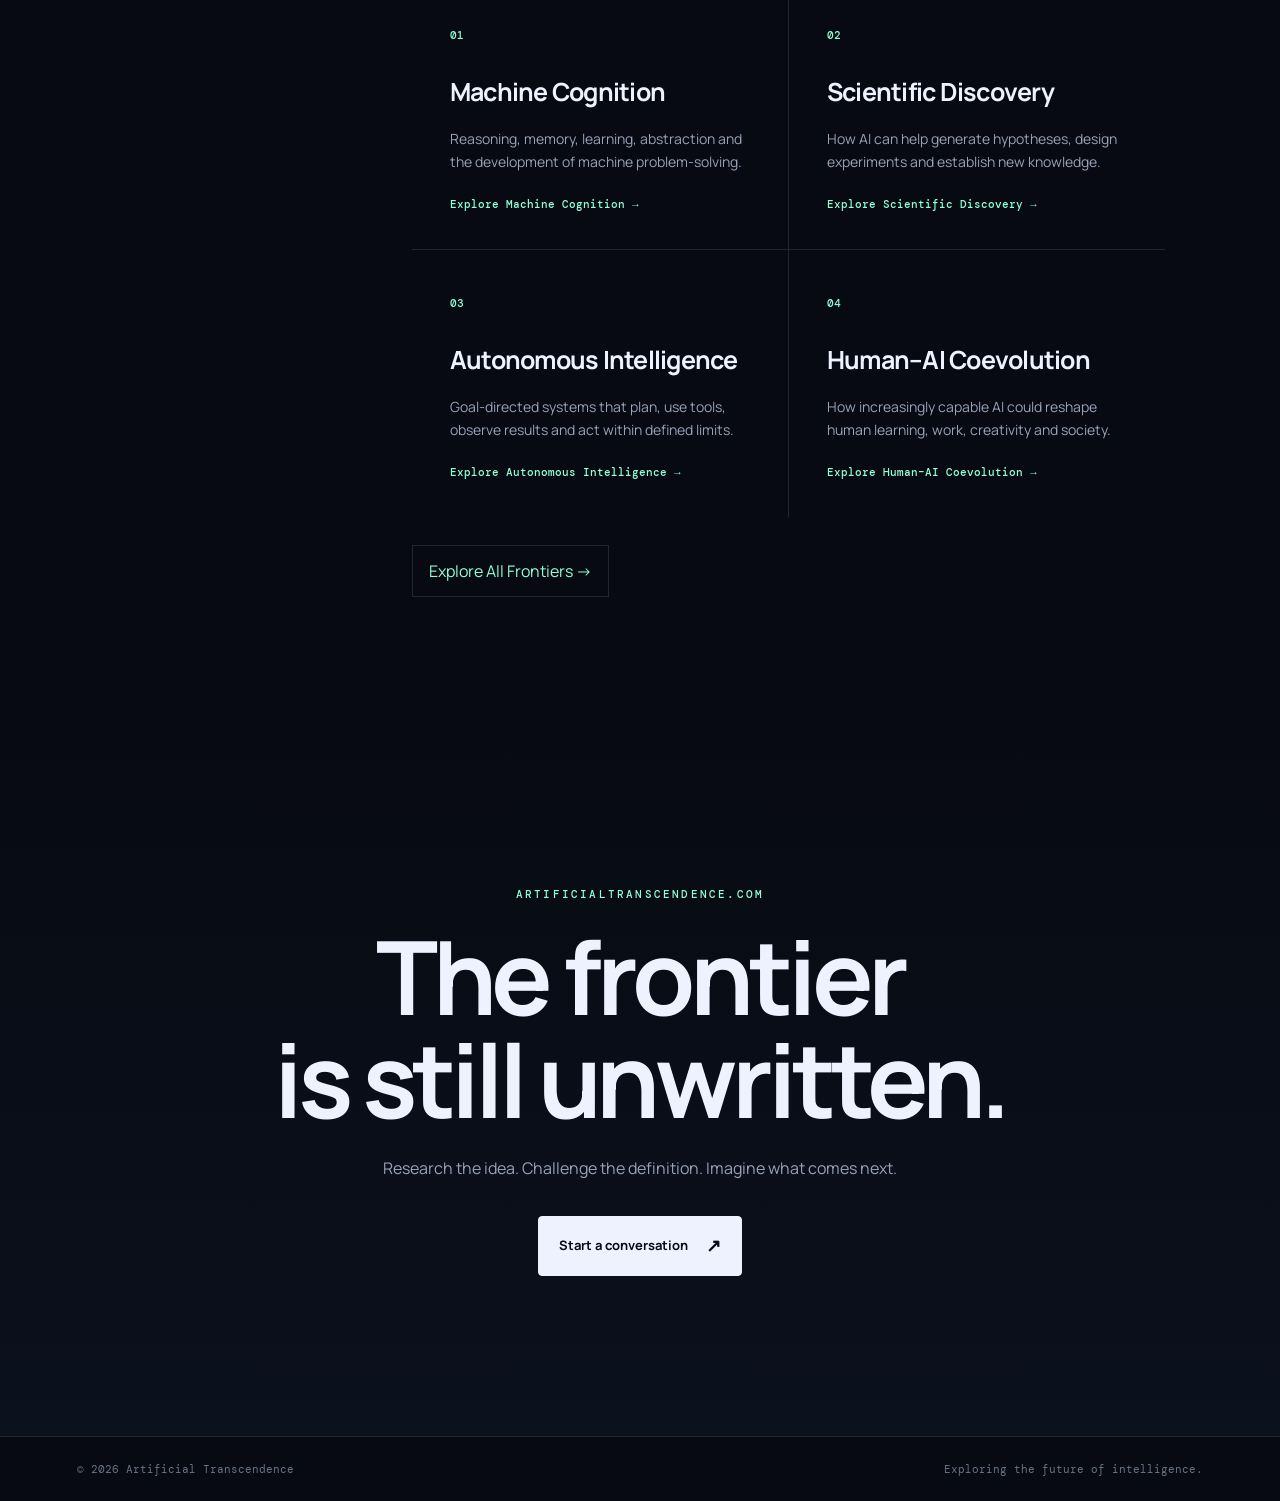
==== commit 6725d9f8: "Update index.html" ====
--- a/index.html
+++ b/index.html
@@ -1,170 +1,336 @@
+
 <!doctype html>
 <html lang="en">
 <head>
   <meta charset="utf-8">
   <meta name="viewport" content="width=device-width,initial-scale=1">
+
   <title>Artificial Transcendence — Beyond the Boundaries of Intelligence</title>
+
   <meta name="description" content="Artificial Transcendence explores the possible frontier of intelligence beyond today's AGI and ASI concepts.">
   <meta name="keywords" content="Artificial Transcendence, AGI, ASI, superintelligence, future AI, machine intelligence">
+
   <link rel="canonical" href="https://artificialtranscendence.com/">
+  <link rel="icon" href="/favicon.svg" type="image/svg+xml">
+  <link rel="stylesheet" href="/styles.css">
+
   <meta property="og:title" content="Artificial Transcendence">
   <meta property="og:description" content="Exploring intelligence beyond today's definitions of AGI and ASI.">
   <meta property="og:type" content="website">
+  <meta property="og:url" content="https://artificialtranscendence.com/">
   <meta name="theme-color" content="#070a12">
-  <link rel="icon" href="favicon.svg" type="image/svg+xml">
-  <link rel="stylesheet" href="styles.css">
+
+  <style>
+    /* Make every Frontier card a genuine clickable link */
+    .frontier-link {
+      display: block;
+      min-width: 0;
+      height: 100%;
+      color: inherit;
+      text-decoration: none;
+      cursor: pointer;
+      position: relative;
+      z-index: 1;
+      pointer-events: auto;
+    }
+
+    .frontier-link article {
+      height: 100%;
+      min-height: 260px;
+      cursor: pointer;
+      transition: transform .3s ease, background .3s ease,
+                  border-color .3s ease;
+    }
+
+    .frontier-link:hover article {
+      background: var(--panel);
+      transform: translateY(-4px);
+    }
+
+    .frontier-link:focus-visible {
+      outline: 2px solid var(--accent);
+      outline-offset: 4px;
+    }
+
+    .frontier-link small {
+      display: block;
+      margin-top: 24px;
+      color: var(--accent);
+      font: 500 11px "DM Mono", monospace;
+    }
+
+    .frontier-link:hover small {
+      text-decoration: underline;
+    }
+
+    .frontier-explore-all {
+      margin-top: 28px;
+    }
+
+    .frontier-explore-all a {
+      display: inline-block;
+      padding: 12px 16px;
+      border: 1px solid var(--line);
+      color: var(--accent);
+      text-decoration: none;
+      transition: border-color .2s ease;
+    }
+
+    .frontier-explore-all a:hover {
+      border-color: var(--accent);
+    }
+
+    @media (max-width: 700px) {
+      .frontier-link article {
+        min-height: auto;
+      }
+    }
+  </style>
 </head>
+
 <body>
 <header class="nav">
-  <a class="brand" href="#top"><span class="orb"></span>ARTIFICIAL TRANSCENDENCE</a>
+  <a class="brand" href="#top">
+    <span class="orb"></span>ARTIFICIAL TRANSCENDENCE
+  </a>
+
   <nav>
     <a href="#concept">Concept</a>
     <a href="#evolution">Evolution</a>
     <a href="#frontier">Frontier</a>
+    <a href="/frontiers/">Explore All</a>
   </nav>
 </header>
 
 <main id="top">
-<section class="hero">
-  <div class="grid"></div>
-  <div class="hero-copy">
-    <p class="eyebrow">A FUTURE INTELLIGENCE CONCEPT</p>
-    <h1>Beyond<br><span>Superintelligence.</span></h1>
-    <p class="lead">Artificial Transcendence explores a possible frontier where machine intelligence moves beyond the conventional limits of human cognition, today's AGI, and ASI.</p>
-    <div class="actions">
-      <a class="button primary" href="#concept">Explore the concept <span>↗</span></a>
-      <a class="button ghost" href="#evolution">View the evolution</a>
-    </div>
-  </div>
-  <div class="hero-visual" aria-hidden="true">
-    <div class="ring r1"></div><div class="ring r2"></div><div class="ring r3"></div>
-    <div class="core"><span></span></div>
-    <div class="orbit o1"></div><div class="orbit o2"></div>
-  </div>
-</section>
-
-<section class="section intro" id="concept">
-  <div class="section-label">01 / THE CONCEPT</div>
-  <div>
-    <h2>What could exist<br><em>beyond intelligence?</em></h2>
-    <p class="large">Artificial Transcendence is a forward-looking idea, not an established scientific classification. It asks what happens when measuring machines against human intelligence is no longer a useful benchmark.</p>
-    <p>It imagines systems capable of discovering new forms of reasoning, creating knowledge beyond current human understanding, and operating across scientific and cognitive domains that have yet to be defined.</p>
-  </div>
-</section>
-
-<section class="section evolution" id="evolution">
-  <div class="section-label">02 / AN EVOLUTION</div>
- <div class="timeline">
-
-  <a href="/ai/" class="evolution-link">
-
-    <article>
-
-      <span>01</span>
-
-      <h3>AI</h3>
+
+  <section class="hero">
+    <div class="grid"></div>
+
+    <div class="hero-copy">
+      <p class="eyebrow">A FUTURE INTELLIGENCE CONCEPT</p>
+
+      <h1>Beyond<br><span>Superintelligence.</span></h1>
+
+      <p class="lead">
+        Artificial Transcendence explores a possible frontier where
+        machine intelligence moves beyond the conventional limits
+        of human cognition, today's AGI, and ASI.
+      </p>
+
+      <div class="actions">
+        <a class="button primary" href="#concept">
+          Explore the concept <span>↗</span>
+        </a>
+        <a class="button ghost" href="#evolution">
+          View the evolution
+        </a>
+      </div>
+    </div>
+
+    <div class="hero-visual" aria-hidden="true">
+      <div class="ring r1"></div>
+      <div class="ring r2"></div>
+      <div class="ring r3"></div>
+      <div class="core"><span></span></div>
+      <div class="orbit o1"></div>
+      <div class="orbit o2"></div>
+    </div>
+  </section>
+
+  <section class="section intro" id="concept">
+    <div class="section-label">01 / THE CONCEPT</div>
+
+    <div>
+      <h2>What could exist<br><em>beyond intelligence?</em></h2>
+
+      <p class="large">
+        Artificial Transcendence is a forward-looking idea, not an
+        established scientific classification. It asks what happens
+        when measuring machines against human intelligence is no
+        longer a useful benchmark.
+      </p>
 
       <p>
-        Systems built to perform specific intelligent tasks.
+        It imagines systems capable of discovering new forms of
+        reasoning, creating knowledge beyond current human
+        understanding, and operating across scientific and cognitive
+        domains that have yet to be defined.
       </p>
-
-      <small>Explore AI →</small>
-
-    </article>
-
-  </a>
-
-
-  <a href="/agi/" class="evolution-link">
-
-    <article>
-
-      <span>02</span>
-
-      <h3>AGI</h3>
-
-      <p>
-        General-purpose intelligence with broad learning
-        and reasoning capabilities.
+    </div>
+  </section>
+
+  <section class="section evolution" id="evolution">
+    <div class="section-label">02 / AN EVOLUTION</div>
+
+    <div class="timeline">
+
+      <a href="/ai/" class="evolution-link">
+        <article>
+          <span>01</span>
+          <h3>AI</h3>
+          <p>Systems built to perform specific intelligent tasks.</p>
+          <small>Explore AI →</small>
+        </article>
+      </a>
+
+      <a href="/agi/" class="evolution-link">
+        <article>
+          <span>02</span>
+          <h3>AGI</h3>
+          <p>
+            General-purpose intelligence with broad learning
+            and reasoning capabilities.
+          </p>
+          <small>Explore AGI →</small>
+        </article>
+      </a>
+
+      <a href="/asi/" class="evolution-link">
+        <article>
+          <span>03</span>
+          <h3>ASI</h3>
+          <p>
+            Superintelligence that substantially exceeds human
+            capability across intellectual domains.
+          </p>
+          <small>Explore ASI →</small>
+        </article>
+      </a>
+
+      <a href="/artificial-transcendence/" class="evolution-link">
+        <article class="future">
+          <span>04</span>
+          <h3>AT</h3>
+          <p>
+            A speculative frontier where intelligence transcends
+            the human-centered definition itself.
+          </p>
+          <small>Explore AT →</small>
+        </article>
+      </a>
+
+    </div>
+  </section>
+
+  <section class="statement">
+    <div class="statement-mark">∞</div>
+
+    <p>
+      “The next frontier may not be making machines think like humans —
+      but discovering what intelligence can become.”
+    </p>
+  </section>
+
+  <section class="section frontier" id="frontier">
+    <div class="section-label">03 / THE FRONTIER</div>
+
+    <div>
+      <h2>Explore the<br><em>frontier.</em></h2>
+
+      <p class="large">
+        Go beyond the names. Explore the ideas, technologies,
+        opportunities and unanswered questions shaping the future
+        of intelligence.
       </p>
 
-      <small>Explore AGI →</small>
-
-    </article>
-
-  </a>
-
-
-  <a href="/asi/" class="evolution-link">
-
-    <article>
-
-      <span>03</span>
-
-      <h3>ASI</h3>
-
-      <p>
-        Superintelligence that substantially exceeds human
-        capability across intellectual domains.
-      </p>
-
-      <small>Explore ASI →</small>
-
-    </article>
-
-  </a>
-
-
-  <a href="/artificial-transcendence/"
-     class="evolution-link">
-
-    <article class="future">
-
-      <span>04</span>
-
-      <h3>AT</h3>
-
-      <p>
-        A speculative frontier where intelligence
-        transcends the human-centered definition itself.
-      </p>
-
-      <small>Explore AT →</small>
-
-    </article>
-
-  </a>
-
-</div>
-</section>
-
-<section class="statement">
-  <div class="statement-mark">∞</div>
-  <p>“The next frontier may not be making machines think like humans — but discovering what intelligence can become.”</p>
-</section>
-
-<section class="section frontier" id="frontier">
-  <div class="section-label">03 / THE FRONTIER</div>
-  <div class="cards">
-    <article><b>01</b><h3>Machine Cognition</h3><p>New architectures for reasoning, learning, memory and self-improvement.</p></article>
-    <article><b>02</b><h3>Scientific Discovery</h3><p>AI systems that help uncover principles and possibilities beyond today's scientific search space.</p></article>
-    <article><b>03</b><h3>Autonomous Intelligence</h3><p>Long-horizon systems that plan, act, learn and coordinate with minimal intervention.</p></article>
-    <article><b>04</b><h3>Human–AI Coevolution</h3><p>Exploring how people and increasingly capable systems could reshape one another.</p></article>
-  </div>
-</section>
-
-<section class="cta">
-  <p class="eyebrow">ARTIFICIALTRANSCENDENCE.COM</p>
-  <h2>The frontier<br>is still unwritten.</h2>
-  <p>Research the idea. Challenge the definition. Imagine what comes next.</p>
-  <a class="button primary" href="mailto:hello@artificialtranscendence.com">Start a conversation <span>↗</span></a>
-</section>
+      <div class="cards">
+
+        <a href="/frontiers/machine-cognition/" class="frontier-link">
+          <article>
+            <b>01</b>
+            <h3>Machine Cognition</h3>
+            <p>
+              Reasoning, memory, learning, abstraction and the
+              development of machine problem-solving.
+            </p>
+            <small>Explore Machine Cognition →</small>
+          </article>
+        </a>
+
+        <a href="/frontiers/scientific-discovery/" class="frontier-link">
+          <article>
+            <b>02</b>
+            <h3>Scientific Discovery</h3>
+            <p>
+              How AI can help generate hypotheses, design experiments
+              and establish new knowledge.
+            </p>
+            <small>Explore Scientific Discovery →</small>
+          </article>
+        </a>
+
+        <a href="/frontiers/autonomous-intelligence/" class="frontier-link">
+          <article>
+            <b>03</b>
+            <h3>Autonomous Intelligence</h3>
+            <p>
+              Goal-directed systems that plan, use tools, observe
+              results and act within defined limits.
+            </p>
+            <small>Explore Autonomous Intelligence →</small>
+          </article>
+        </a>
+
+        <a href="/frontiers/human-ai-coevolution/" class="frontier-link">
+          <article>
+            <b>04</b>
+            <h3>Human–AI Coevolution</h3>
+            <p>
+              How increasingly capable AI could reshape human
+              learning, work, creativity and society.
+            </p>
+            <small>Explore Human–AI Coevolution →</small>
+          </article>
+        </a>
+
+      </div>
+
+      <div class="frontier-explore-all">
+        <a href="/frontiers/">Explore All Frontiers →</a>
+      </div>
+    </div>
+  </section>
+
+  <section class="cta">
+    <p class="eyebrow">ARTIFICIALTRANSCENDENCE.COM</p>
+
+    <h2>The frontier<br>is still unwritten.</h2>
+
+    <p>
+      Research the idea. Challenge the definition. Imagine what comes next.
+    </p>
+
+    <a class="button primary" href="mailto:hello@artificialtranscendence.com">
+      Start a conversation <span>↗</span>
+    </a>
+  </section>
+
 </main>
 
-<footer><span>© 2026 Artificial Transcendence</span><span>Exploring the future of intelligence.</span></footer>
+<footer>
+  <span>© 2026 Artificial Transcendence</span>
+  <span>Exploring the future of intelligence.</span>
+</footer>
+
 <script>
-const io=new IntersectionObserver(es=>es.forEach(e=>{if(e.isIntersecting)e.target.classList.add('show')}),{threshold:.12});
-document.querySelectorAll('section,.timeline article,.cards article').forEach(e=>{e.classList.add('reveal');io.observe(e)});
+  const io = new IntersectionObserver(
+    entries => entries.forEach(entry => {
+      if (entry.isIntersecting) {
+        entry.target.classList.add('show');
+      }
+    }),
+    { threshold: 0.12 }
+  );
+
+  document
+    .querySelectorAll('section, .timeline article, .cards article')
+    .forEach(element => {
+      element.classList.add('reveal');
+      io.observe(element);
+    });
 </script>
+
 </body>
 </html>
+
--- a/styles.css
+++ b/styles.css
@@ -102,6 +102,7 @@
 .evolution-link{
   display:block;
   color:inherit;
+  text-decoration:none;
 }
 
 .evolution-link article{
@@ -123,3 +124,163 @@
   color:var(--accent);
   letter-spacing:.08em;
 }
+
+/* =========================================================
+   PHASE 2: FRONTIER KNOWLEDGE ARTICLES
+   ========================================================= */
+
+.article-content {
+  max-width: 920px;
+  min-width: 0;
+}
+
+.article-content h2 {
+  font-size: clamp(32px, 4vw, 48px);
+  line-height: 1.12;
+  margin: 0 0 24px;
+}
+
+.article-content h3 {
+  font-size: 23px;
+  line-height: 1.3;
+  margin: 30px 0 12px;
+}
+
+.article-content p,
+.article-content li {
+  color: var(--muted);
+  font-size: 16px;
+  line-height: 1.9;
+}
+
+.article-content p {
+  margin: 0 0 18px;
+}
+
+.article-content ul,
+.article-content ol {
+  padding-left: 24px;
+  margin: 12px 0 26px;
+}
+
+.article-content li {
+  margin-bottom: 8px;
+}
+
+.article-section {
+  padding: 48px 0;
+  border-bottom: 1px solid var(--line);
+  scroll-margin-top: 100px;
+}
+
+.article-section:first-child {
+  padding-top: 0;
+}
+
+.article-section:last-child {
+  border-bottom: 0;
+}
+
+.article-callout {
+  margin: 28px 0;
+  padding: 24px 28px;
+  border-left: 2px solid var(--accent);
+  background: var(--panel);
+}
+
+.article-callout p {
+  color: var(--text);
+  font-size: 18px;
+  margin: 0;
+}
+
+.article-grid {
+  display: grid;
+  grid-template-columns: repeat(2, minmax(0, 1fr));
+  gap: 16px;
+  margin: 28px 0;
+}
+
+.article-card {
+  border: 1px solid var(--line);
+  padding: 24px;
+  background: rgba(13, 18, 32, .45);
+  min-width: 0;
+}
+
+.article-card h3 {
+  margin-top: 0;
+  font-size: 20px;
+}
+
+.article-card p {
+  font-size: 14px;
+  margin-bottom: 0;
+}
+
+.article-nav {
+  display: flex;
+  flex-wrap: wrap;
+  gap: 12px;
+  margin: 30px 0;
+}
+
+.article-nav a {
+  display: inline-block;
+  padding: 10px 14px;
+  border: 1px solid var(--line);
+  font-size: 13px;
+  color: var(--accent);
+}
+
+.article-nav a:hover,
+.article-card:hover {
+  border-color: var(--accent);
+}
+
+.breadcrumb {
+  padding: 18px 9vw 0;
+  color: var(--muted);
+  font: 11px "DM Mono", monospace;
+  letter-spacing: .04em;
+}
+
+.breadcrumb a:hover {
+  color: var(--accent);
+}
+
+.page-hero .eyebrow {
+  margin-bottom: 22px;
+}
+
+.page-hero .lead {
+  line-height: 1.8;
+}
+
+.page-hero h1 {
+  overflow-wrap: anywhere;
+}
+
+@media (max-width: 700px) {
+  .article-grid {
+    grid-template-columns: 1fr;
+  }
+
+  .article-section {
+    padding: 34px 0;
+  }
+
+  .article-content p,
+  .article-content li {
+    font-size: 15px;
+  }
+
+  .article-callout {
+    padding: 20px;
+  }
+
+  .breadcrumb {
+    padding-left: 7vw;
+    padding-right: 7vw;
+  }
+}
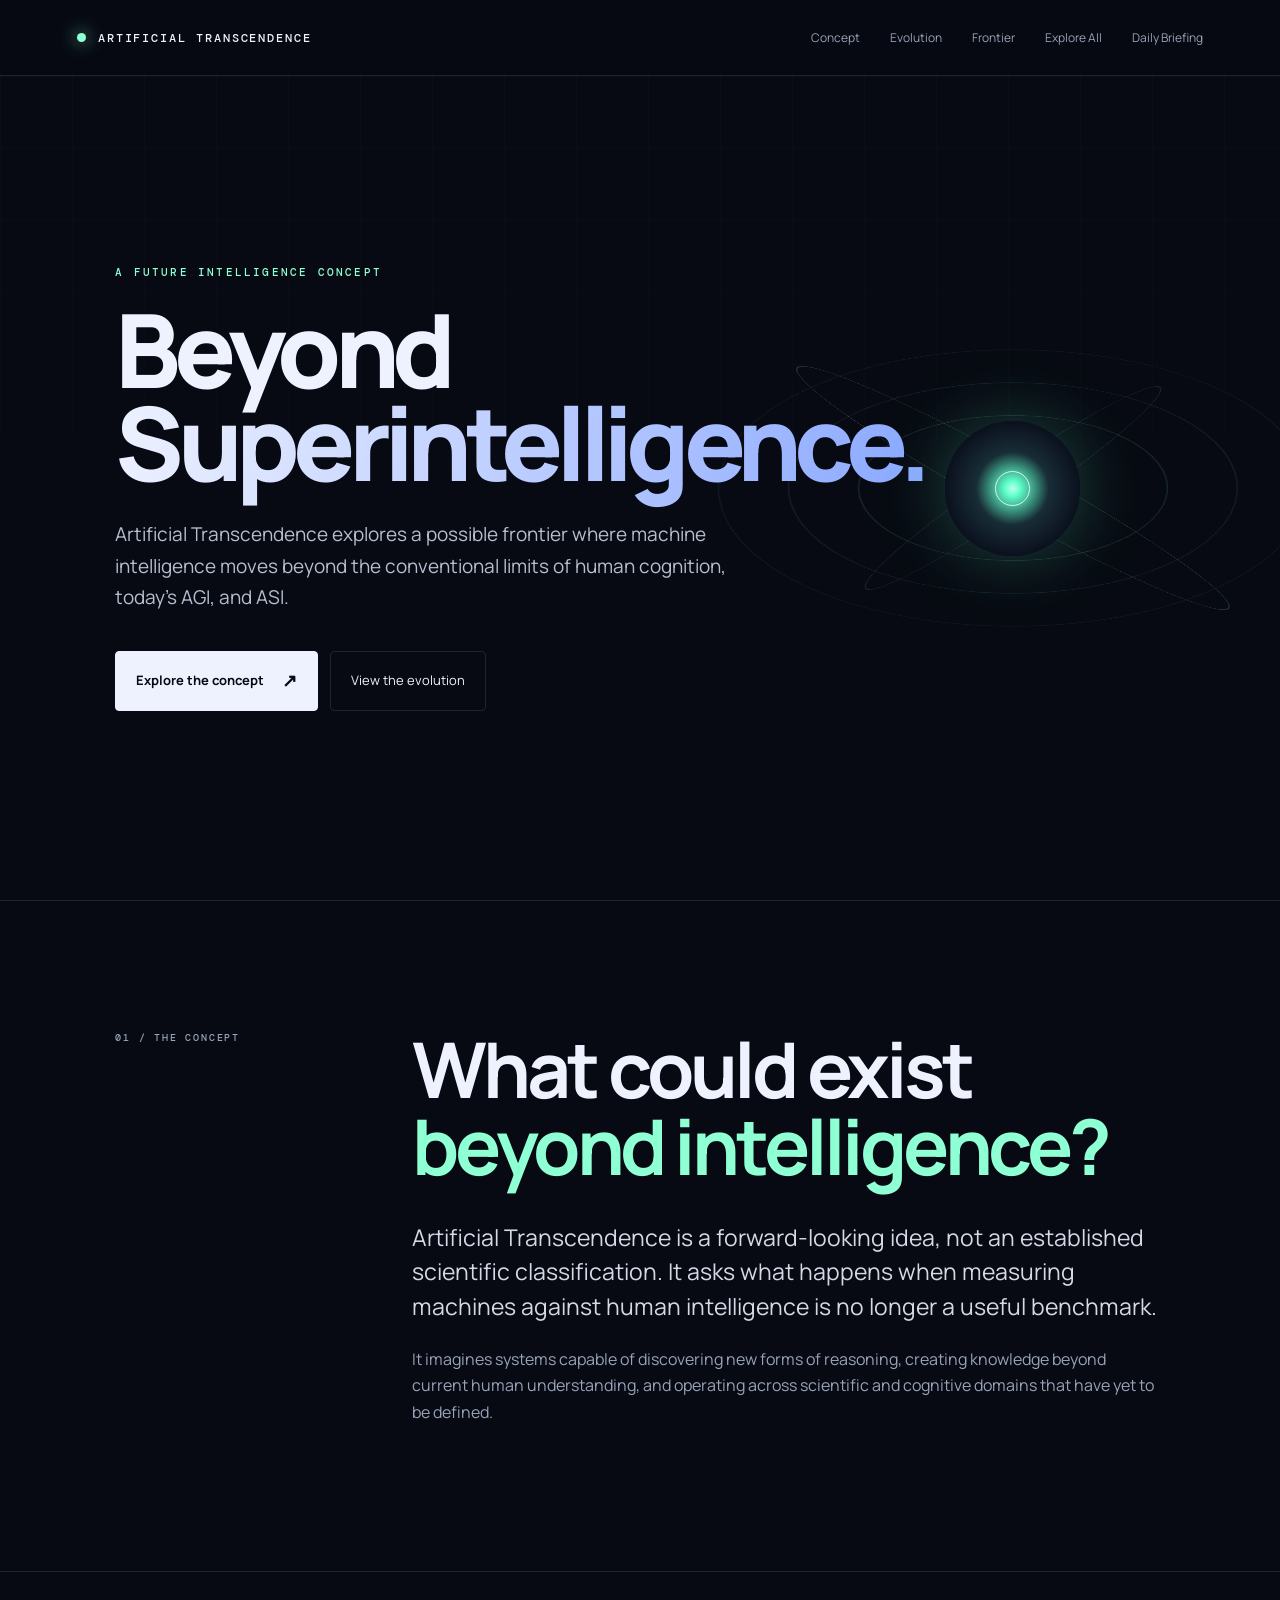
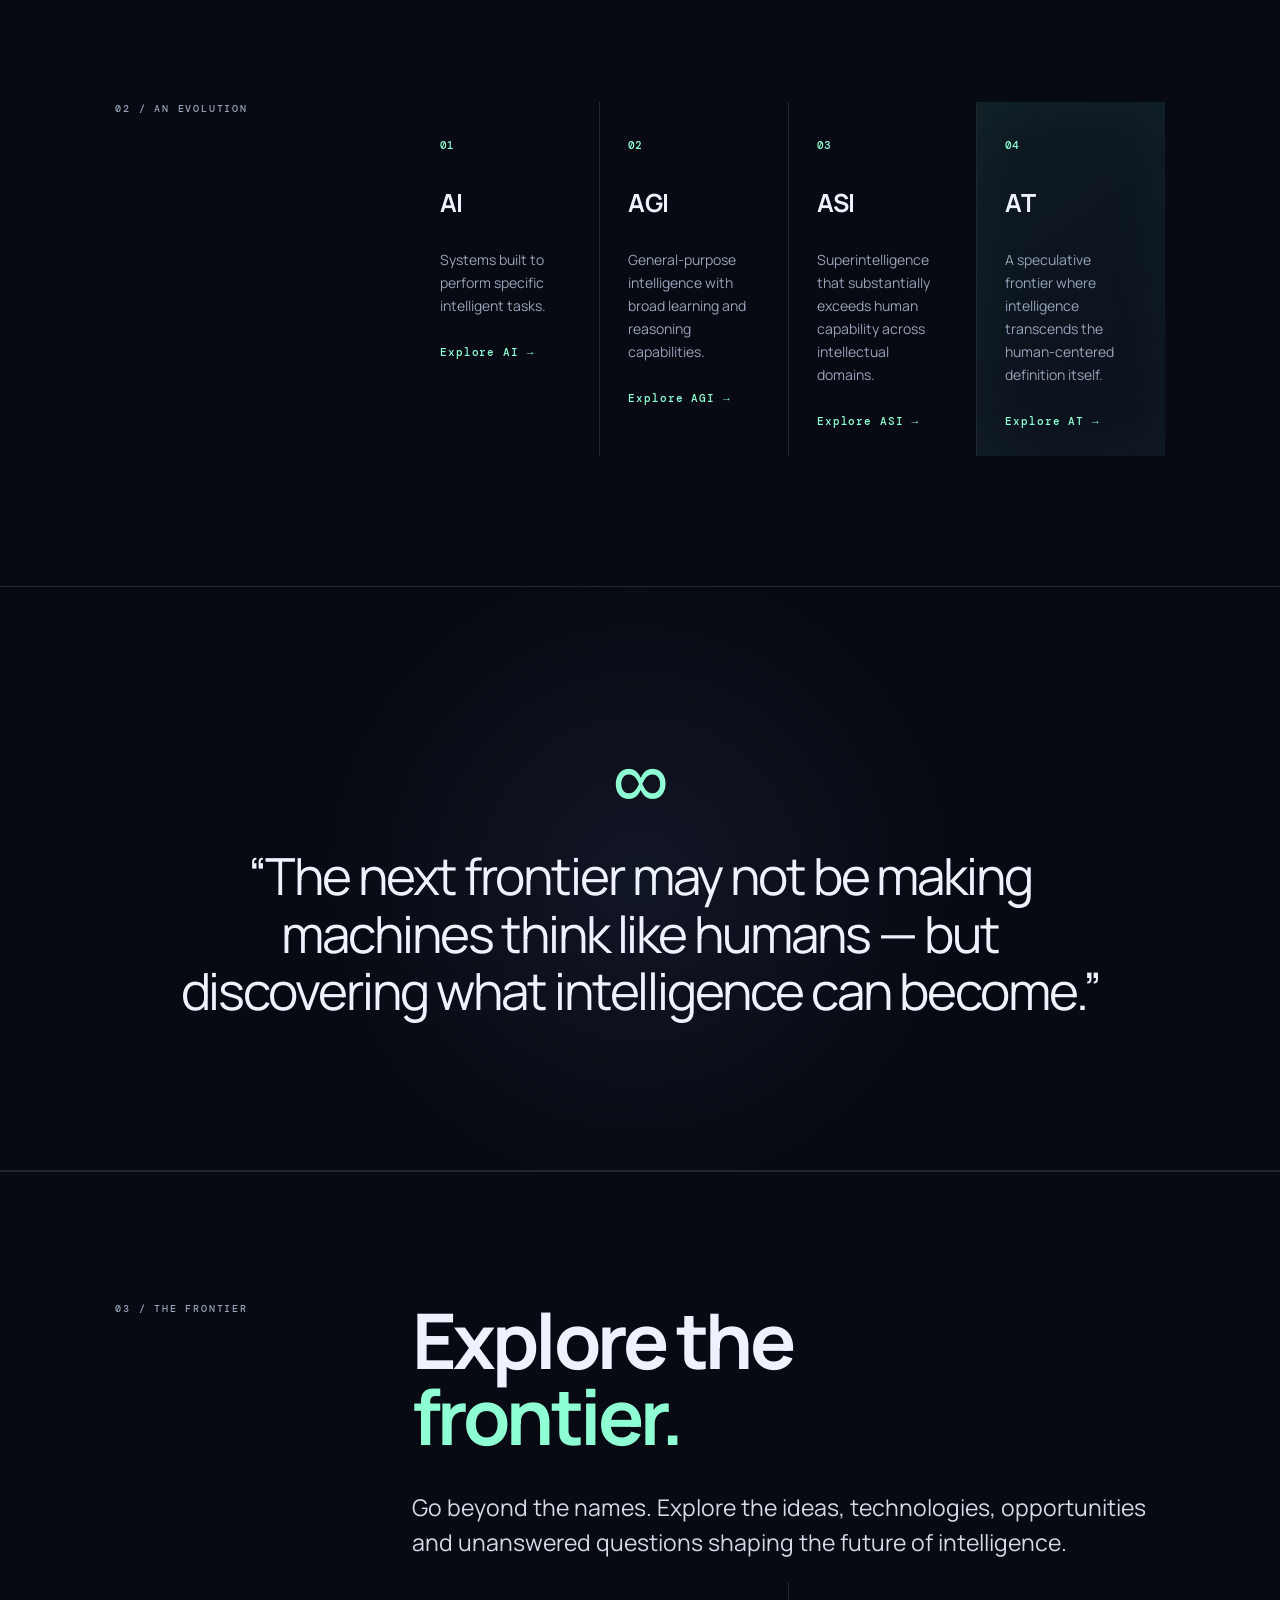
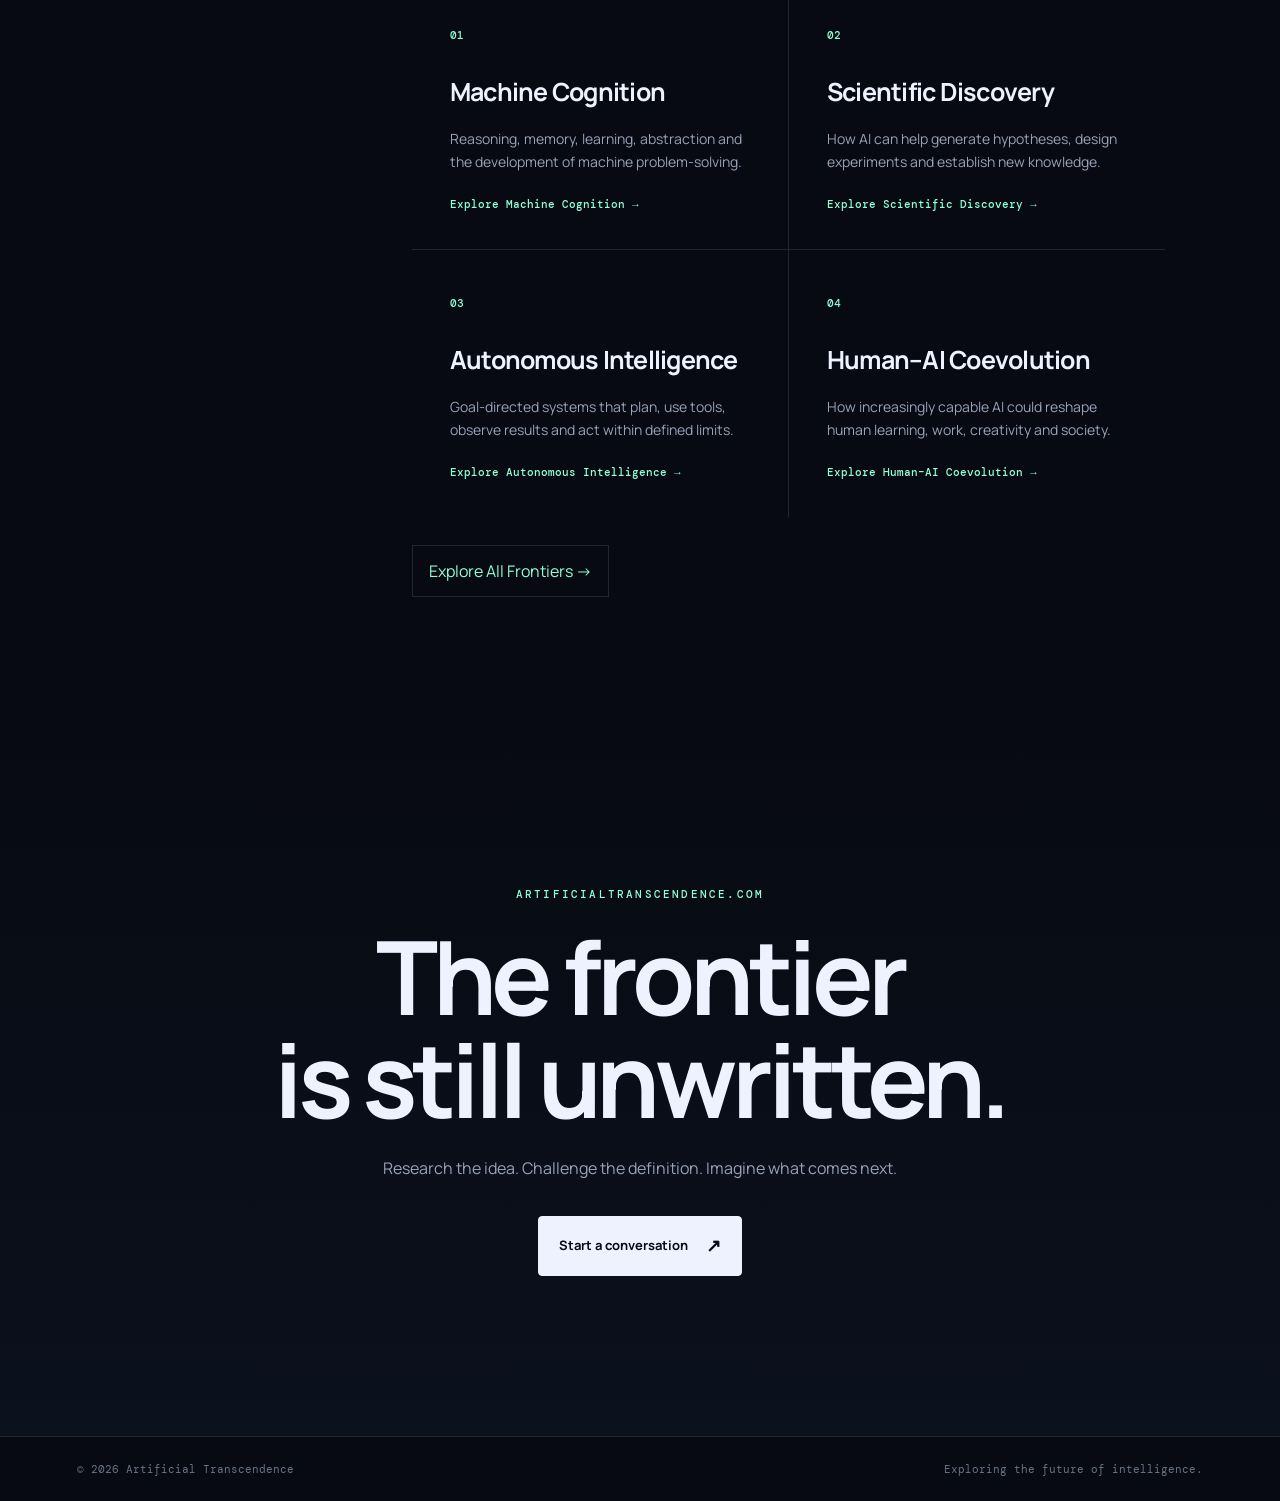
==== commit 646147cb: "Update index.html Add Daily Briefing to homepage navigation" ====
--- a/index.html
+++ b/index.html
@@ -94,12 +94,13 @@
     <span class="orb"></span>ARTIFICIAL TRANSCENDENCE
   </a>
 
-  <nav>
-    <a href="#concept">Concept</a>
-    <a href="#evolution">Evolution</a>
-    <a href="#frontier">Frontier</a>
-    <a href="/frontiers/">Explore All</a>
-  </nav>
+ <nav>
+  <a href="#concept">Concept</a>
+  <a href="#evolution">Evolution</a>
+  <a href="#frontier">Frontier</a>
+  <a href="/frontiers/">Explore All</a>
+  <a href="/briefing/">Daily Briefing</a>
+</nav>
 </header>
 
 <main id="top">
